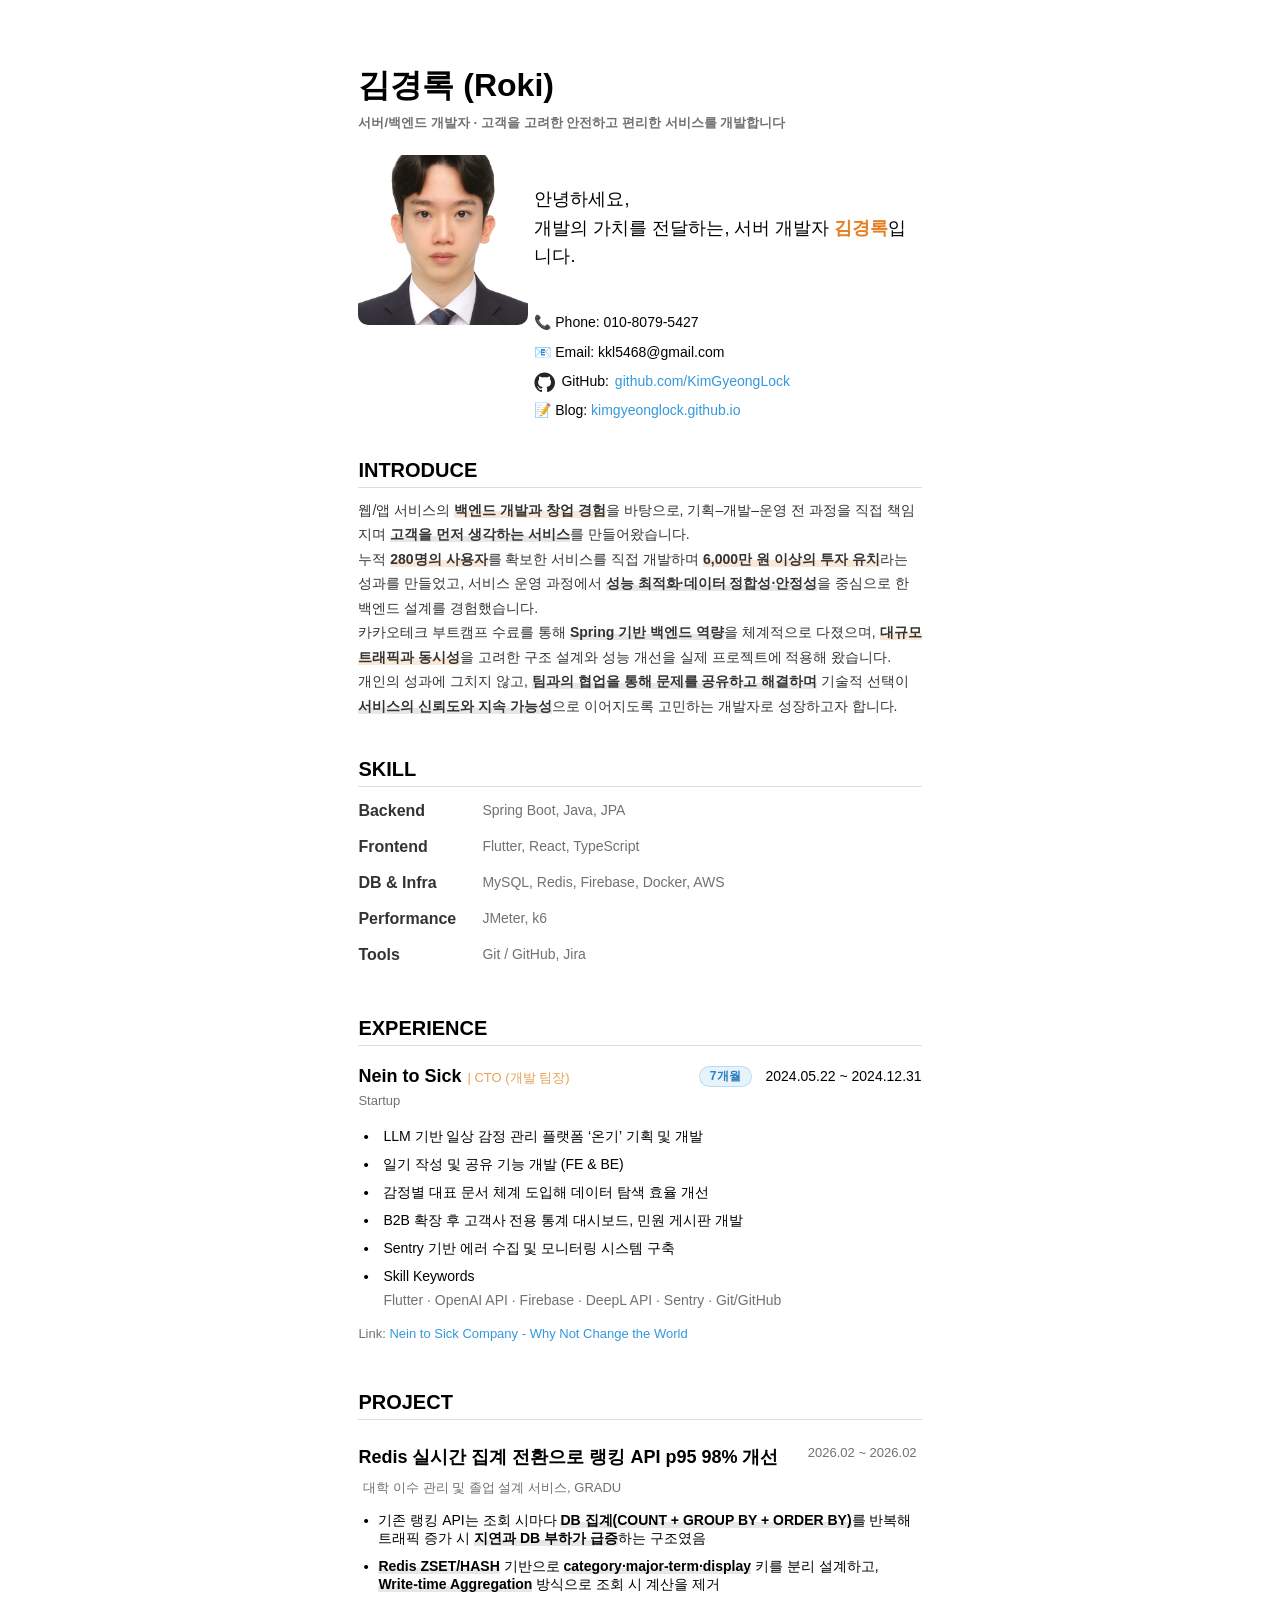
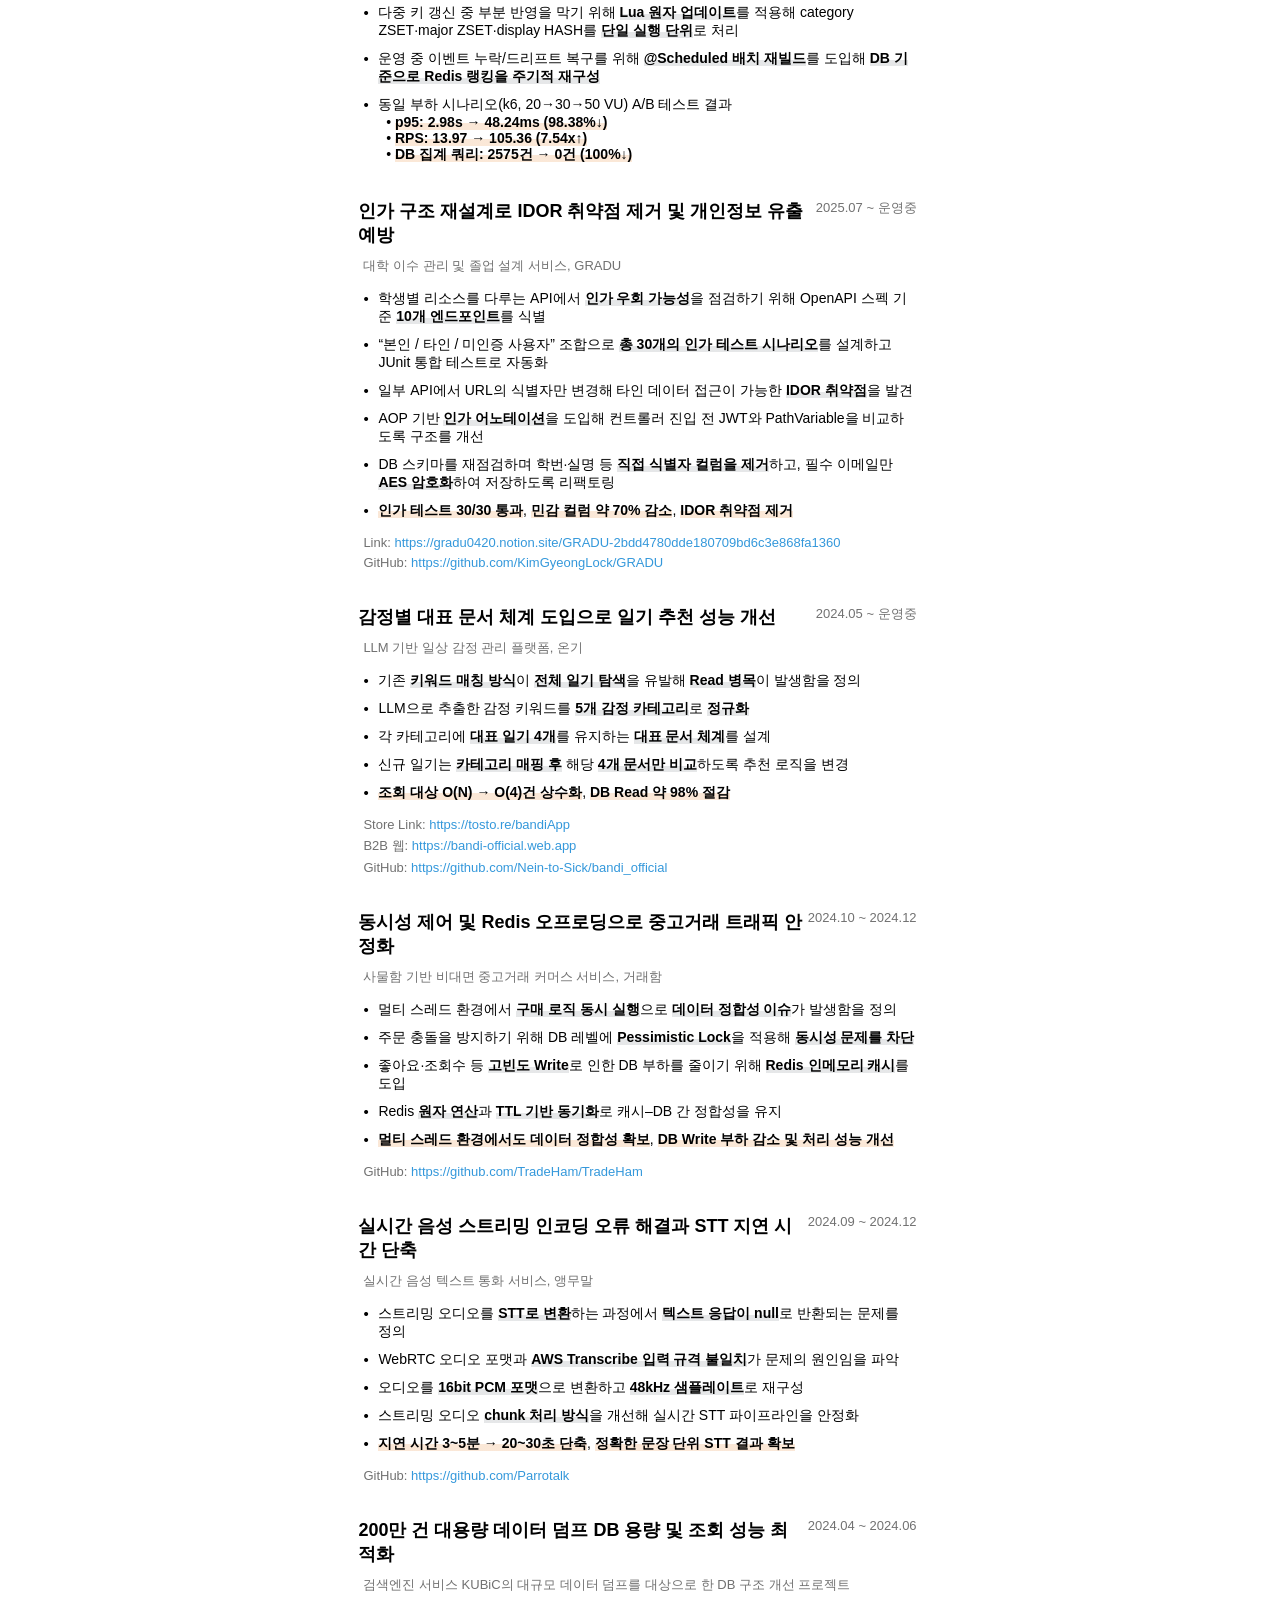
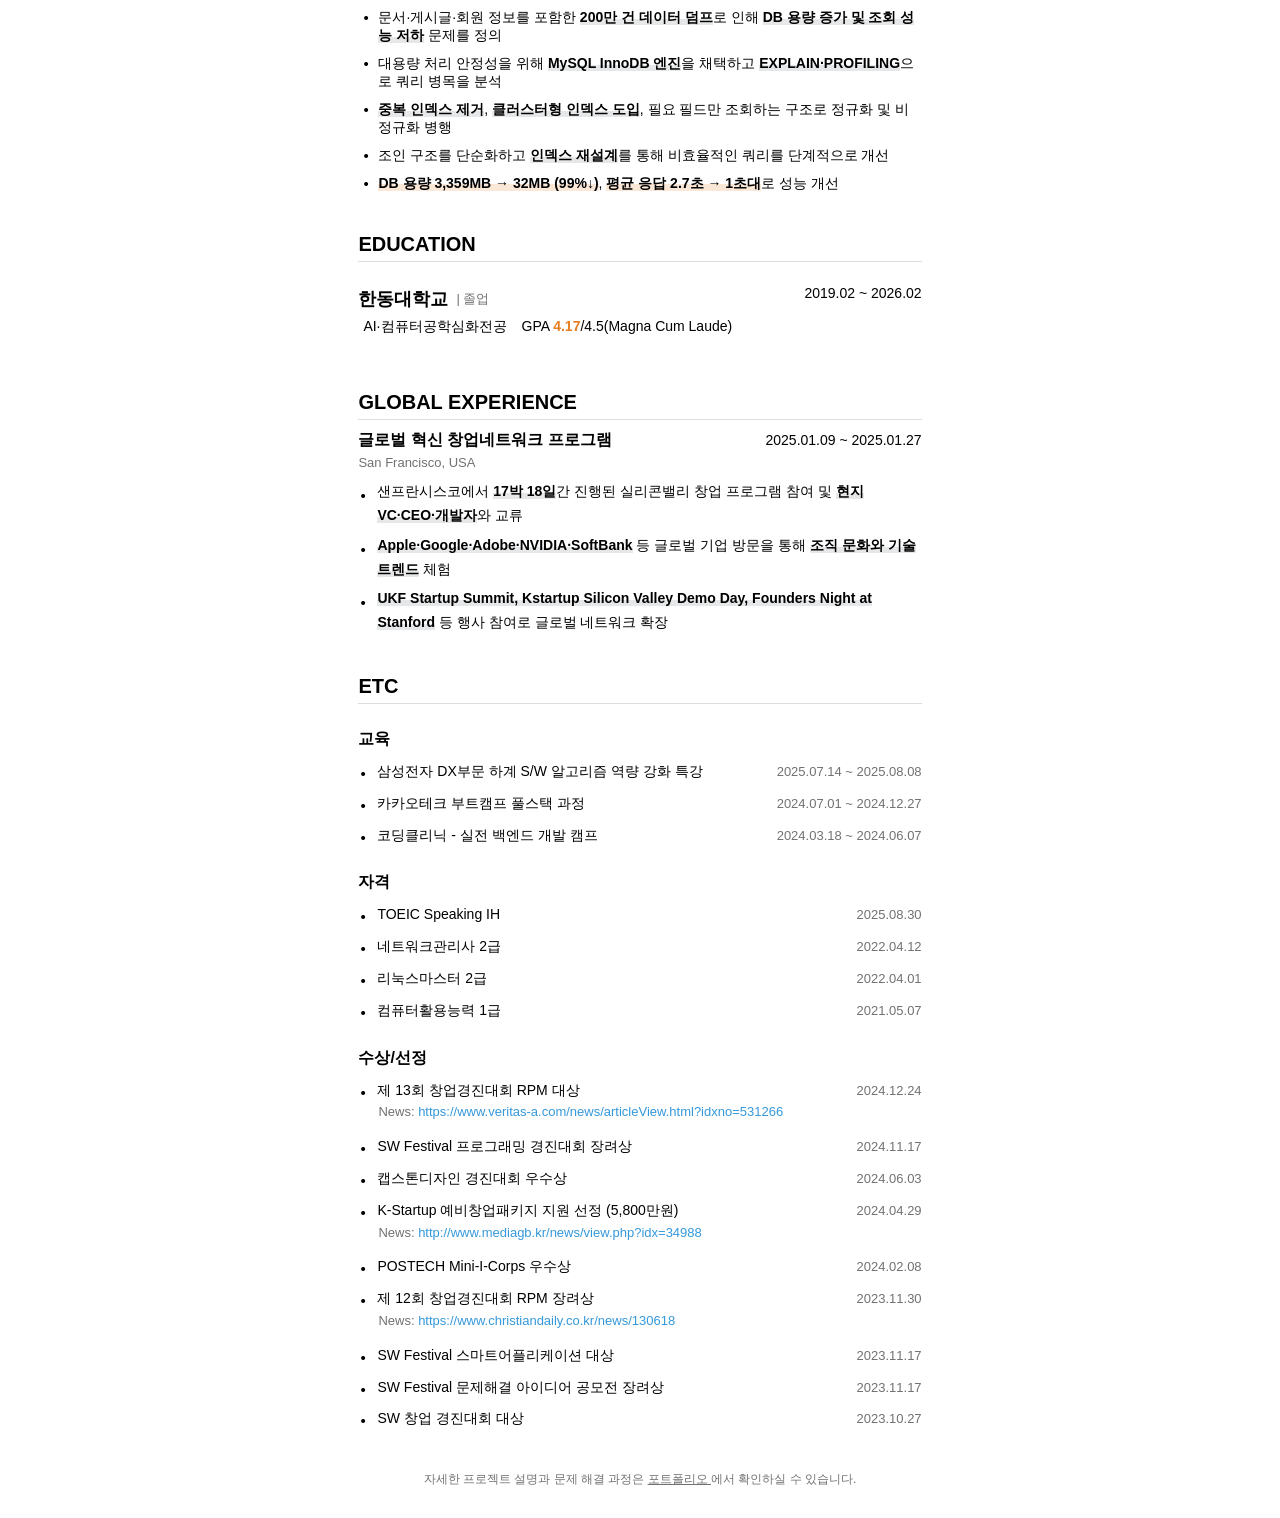
==== index.html @ 0c3fc930 "Add Magna Cum Laude title to education details" ====
<!DOCTYPE html>
<html lang="ko">

<head>
    <meta charset="utf-8" />
    <meta name="viewport" content="width=device-width, initial-scale=1" />
    <title>김경록 | 서버 개발자</title>

    <link rel="stylesheet" href="./styles/style.css" />
    <link rel="preconnect" href="https://statics.goorm.io" crossorigin="anonymous" />
    <link rel="preload" as="style" crossorigin
        href="https://statics.goorm.io/fonts/GoormSans/v1.0.0/GoormSans.min.css" />
    <link rel="stylesheet" href="https://statics.goorm.io/fonts/GoormSans/v1.0.0/GoormSans.min.css" />
</head>

<body class="goorm-sans-font">
    <div class="print-wrapper">

        <!-- ==================================================
         HEADER
    ================================================== -->
        <header>
            <div class="header-link">
                <h1>김경록 (Roki)</h1>
                <h5>서버/백엔드 개발자 · 고객을 고려한 안전하고 편리한 서비스를 개발합니다</h5>
            </div>
        </header>

        <!-- ==================================================
         PROFILE + BASIC INFO
    ================================================== -->
        <main>
            <div class="profile">
                <picture>
                    <!-- 모바일용 (720px 이하) -->
                    <source srcset="./assets/profile2.jpg" media="(max-width: 720px)" />

                    <!-- 기본(데스크톱) -->
                    <img src="./assets/profile.jpg" alt="김경록 프로필" class="profile-img" />
                </picture>
            </div>

            <div class="info">
                <p class="intro">
                    안녕하세요,<br />
                    개발의 가치를 전달하는,
                    서버 개발자 <span>김경록</span>입니다.
                </p>

                <p>📞 Phone: 010-8079-5427</p>
                <p>📧 Email: kkl5468@gmail.com</p>

                <p class="contact">
                    <img src="./assets/github.svg" alt="GitHub" class="icon" />
                    GitHub:
                    <a href="https://github.com/KimGyeongLock" target="_blank" rel="noreferrer">
                        github.com/KimGyeongLock
                    </a>
                </p>

                <p>
                    📝 Blog:
                    <a href="https://kimgyeonglock.github.io/" target="_blank" rel="noreferrer">
                        kimgyeonglock.github.io
                    </a>
                </p>
            </div>
        </main>

        <!-- ==================================================
         INTRODUCE / SUMMARY
    ================================================== -->
        <section class="summary">
            <h2>INTRODUCE</h2>

            <p class="summary-text">
                웹/앱 서비스의 <span class="em-metric">백엔드 개발과 창업 경험</span>을 바탕으로,
                기획–개발–운영 전 과정을 직접 책임지며
                <span class="em">고객을 먼저 생각하는 서비스</span>를 만들어왔습니다.<br />

                누적 <span class="em-metric">280명의 사용자</span>를 확보한 서비스를 직접 개발하며
                <span class="em-metric">6,000만 원 이상의 투자 유치</span>라는 성과를 만들었고,
                서비스 운영 과정에서
                <span class="em">성능 최적화·데이터 정합성·안정성</span>을 중심으로 한
                백엔드 설계를 경험했습니다.<br />

                카카오테크 부트캠프 수료를 통해
                <span class="em">Spring 기반 백엔드 역량</span>을 체계적으로 다졌으며,
                <span class="em-metric">대규모 트래픽과 동시성</span>을 고려한 구조 설계와 성능 개선을
                실제 프로젝트에 적용해 왔습니다.<br />

                개인의 성과에 그치지 않고,
                <span class="em">팀과의 협업을 통해 문제를 공유하고 해결하며</span>
                기술적 선택이
                <span class="em">서비스의 신뢰도와 지속 가능성</span>으로 이어지도록 고민하는
                개발자로 성장하고자 합니다.
            </p>
        </section>

        <!-- ==================================================
         SKILLS
    ================================================== -->
        <section class="skills">
            <h2>SKILL</h2>

            <div class="skill-row">
                <div class="skill-key">Backend</div>
                <div class="skill-val">Spring Boot, Java, JPA</div>
            </div>

            <div class="skill-row">
                <div class="skill-key">Frontend</div>
                <div class="skill-val">Flutter, React, TypeScript</div>
            </div>

            <div class="skill-row">
                <div class="skill-key">DB & Infra</div>
                <div class="skill-val">MySQL, Redis, Firebase, Docker, AWS</div>
            </div>

            <div class="skill-row">
                <div class="skill-key">Performance</div>
                <div class="skill-val">JMeter, k6</div>
            </div>

            <div class="skill-row">
                <div class="skill-key">Tools</div>
                <div class="skill-val">Git / GitHub, Jira</div>
            </div>
        </section>

        <!-- ==================================================
         EXPERIENCE
    ================================================== -->
        <section class="experience">
            <h2>EXPERIENCE</h2>

            <!-- ✅ project-item / project-date 패턴으로 통일 -->
            <div class="nts project-item">
                <div>
                    <div class="nts-status">
                        <h3>Nein to Sick</h3>
                        <p class="status">| CTO (개발 팀장)</p>
                    </div>
                    <p class="desc">Startup</p>
                </div>

                <!-- ✅ date -> project-date 로 변경 -->
                <p class="project-date">
                    <span class="duration-badge">7개월</span>
                    2024.05.22 ~ 2024.12.31
                </p>
            </div>

            <ul class="experience-list">
                <li>
                    <div class="contents">LLM 기반 일상 감정 관리 플랫폼 ‘온기’ 기획 및 개발</div>
                </li>
                <li>
                    <div class="contents">일기 작성 및 공유 기능 개발 (FE & BE)</div>
                </li>
                <li>
                    <div class="contents">감정별 대표 문서 체계 도입해 데이터 탐색 효율 개선</div>
                </li>
                <li>
                    <div class="contents">B2B 확장 후 고객사 전용 통계 대시보드, 민원 게시판 개발</div>
                </li>
                <li>
                    <div class="contents">Sentry 기반 에러 수집 및 모니터링 시스템 구축</div>
                </li>

                <li class="skill-keywords">
                    <div class="contents">Skill Keywords</div>
                    <div class="keywords">
                        <span class="kw">Flutter</span>
                        <span class="kw">OpenAI API</span>
                        <span class="kw">Firebase</span>
                        <span class="kw">DeepL API</span>
                        <span class="kw">Sentry</span>
                        <span class="kw">Git/GitHub</span>
                    </div>
                </li>
            </ul>
            <p class="project-link">
                Link:
                <a href="https://sehan2709-cmis.github.io/nts_web/" target="_blank" rel="noreferrer">
                    Nein to Sick Company - Why Not Change the World
                </a>
            </p>
        </section>

        <!-- ==================================================
         PROJECTS
    ================================================== -->
        <section class="projects">
            <h2>PROJECT</h2>

            <article class="project">
                <div class="project-item">
                    <h3>Redis 실시간 집계 전환으로 랭킹 API p95 98% 개선</h3>
                    <p class="project-date">2026.02 ~ 2026.02</p>
                </div>

                <p>대학 이수 관리 및 졸업 설계 서비스, GRADU</p>

                <ul class="project-details">
                    <li>
                        기존 랭킹 API는 조회 시마다
                        <span class="em">DB 집계(COUNT + GROUP BY + ORDER BY)</span>를 반복해
                        트래픽 증가 시 <span class="em">지연과 DB 부하가 급증</span>하는 구조였음
                    </li>
                    <li>
                        <span class="em">Redis ZSET/HASH</span> 기반으로
                        <span class="em">category·major-term·display</span> 키를 분리 설계하고,
                        <span class="em">Write-time Aggregation</span> 방식으로 조회 시 계산을 제거
                    </li>
                    <li>
                        다중 키 갱신 중 부분 반영을 막기 위해
                        <span class="em">Lua 원자 업데이트</span>를 적용해
                        category ZSET·major ZSET·display HASH를
                        <span class="em">단일 실행 단위</span>로 처리
                    </li>
                    <li>
                        운영 중 이벤트 누락/드리프트 복구를 위해
                        <span class="em">@Scheduled 배치 재빌드</span>를 도입해
                        <span class="em">DB 기준으로 Redis 랭킹을 주기적 재구성</span>
                    </li>
                    <li>
                        동일 부하 시나리오(k6, 20→30→50 VU) A/B 테스트 결과
                        <br>&nbsp;&nbsp;• <span class="em-metric">p95: 2.98s → 48.24ms (98.38%↓)</span>
                        <br>&nbsp;&nbsp;• <span class="em-metric">RPS: 13.97 → 105.36 (7.54x↑)</span>
                        <br>&nbsp;&nbsp;• <span class="em-metric">DB 집계 쿼리: 2575건 → 0건 (100%↓)</span>
                    </li>
                </ul>

            </article>



            <article class="project">
                <div class="project-item">
                    <h3>인가 구조 재설계로 IDOR 취약점 제거 및 개인정보 유출 예방</h3>
                    <p class="project-date">2025.07 ~ 운영중</p>
                </div>

                <p>대학 이수 관리 및 졸업 설계 서비스, GRADU</p>

                <ul class="project-details">
                    <li>
                        학생별 리소스를 다루는 API에서
                        <span class="em">인가 우회 가능성</span>을 점검하기 위해
                        OpenAPI 스펙 기준
                        <span class="em">10개 엔드포인트</span>를 식별
                    </li>

                    <li>
                        “본인 / 타인 / 미인증 사용자” 조합으로
                        <span class="em">총 30개의 인가 테스트 시나리오</span>를 설계하고
                        JUnit 통합 테스트로 자동화
                    </li>

                    <li>
                        일부 API에서
                        URL의 식별자만 변경해
                        타인 데이터 접근이 가능한
                        <span class="em">IDOR 취약점</span>을 발견
                    </li>

                    <li>
                        AOP 기반
                        <span class="em">인가 어노테이션</span>을 도입해
                        컨트롤러 진입 전
                        JWT와 PathVariable을 비교하도록 구조를 개선
                    </li>

                    <li>
                        DB 스키마를 재점검하며
                        학번·실명 등
                        <span class="em">직접 식별자 컬럼을 제거</span>하고,
                        필수 이메일만
                        <span class="em">AES 암호화</span>하여 저장하도록 리팩토링
                    </li>

                    <li>
                        <span class="em-metric">인가 테스트 30/30 통과</span>,
                        <span class="em-metric">민감 컬럼 약 70% 감소</span>,
                        <span class="em-metric">IDOR 취약점 제거</span>
                    </li>
                </ul>
                <p>
                    Link:
                    <a href="https://gradu0420.notion.site/GRADU-2bdd4780dde180709bd6c3e868fa1360" target="_blank"
                        rel="noreferrer">
                        https://gradu0420.notion.site/GRADU-2bdd4780dde180709bd6c3e868fa1360
                    </a>
                </p>
                <p>
                    GitHub:
                    <a href="https://github.com/KimGyeongLock/GRADU" target="_blank" rel="noreferrer">
                        https://github.com/KimGyeongLock/GRADU
                    </a>
                </p>
            </article>


            <article class="project">
                <div class="project-item">
                    <h3>감정별 대표 문서 체계 도입으로 일기 추천 성능 개선</h3>
                    <p class="project-date">2024.05 ~ 운영중</p>
                </div>
                <p>LLM 기반 일상 감정 관리 플랫폼, 온기</p>
                <ul class="project-details">
                    <li>
                        기존 <span class="em">키워드 매칭 방식</span>이
                        <span class="em">전체 일기 탐색</span>을 유발해
                        <span class="em">Read 병목</span>이 발생함을 정의
                    </li>

                    <li>
                        LLM으로 추출한 감정 키워드를
                        <span class="em">5개 감정 카테고리</span>로
                        <span class="em">정규화</span>
                    </li>

                    <li>
                        각 카테고리에
                        <span class="em">대표 일기 4개</span>를 유지하는
                        <span class="em">대표 문서 체계</span>를 설계
                    </li>

                    <li>
                        신규 일기는
                        <span class="em">카테고리 매핑 후</span>
                        해당 <span class="em">4개 문서만 비교</span>하도록
                        추천 로직을 변경
                    </li>

                    <li>
                        <span class="em-metric">조회 대상 O(N) → O(4)건 상수화</span>,
                        <span class="em-metric">DB Read 약 98% 절감</span>
                    </li>
                </ul>

                <p>
                    Store Link:
                    <a href="https://tosto.re/bandiApp" target="_blank" rel="noreferrer">
                        https://tosto.re/bandiApp
                    </a>
                </p>
                <p>
                    B2B 웹:
                    <a href="https://bandi-official.web.app/" target="_blank" rel="noreferrer">
                        https://bandi-official.web.app
                    </a>
                </p>
                <p>
                    GitHub:
                    <a href="https://github.com/Nein-to-Sick/bandi_official" target="_blank" rel="noreferrer">
                        https://github.com/Nein-to-Sick/bandi_official
                    </a>
                </p>
            </article>

            <article class="project">
                <div class="project-item">
                    <h3>동시성 제어 및 Redis 오프로딩으로 중고거래 트래픽 안정화</h3>
                    <p class="project-date">2024.10 ~ 2024.12</p>
                </div>

                <p>사물함 기반 비대면 중고거래 커머스 서비스, 거래함</p>

                <ul class="project-details">
                    <li>
                        멀티 스레드 환경에서
                        <span class="em">구매 로직 동시 실행</span>으로
                        <span class="em">데이터 정합성 이슈</span>가 발생함을 정의
                    </li>

                    <li>
                        주문 충돌을 방지하기 위해
                        DB 레벨에
                        <span class="em">Pessimistic Lock</span>을 적용해
                        <span class="em">동시성 문제를 차단</span>
                    </li>

                    <li>
                        좋아요·조회수 등
                        <span class="em">고빈도 Write</span>로 인한
                        DB 부하를 줄이기 위해
                        <span class="em">Redis 인메모리 캐시</span>를 도입
                    </li>

                    <li>
                        Redis
                        <span class="em">원자 연산</span>과
                        <span class="em">TTL 기반 동기화</span>로
                        캐시–DB 간 정합성을 유지
                    </li>

                    <li>
                        <span class="em-metric">멀티 스레드 환경에서도 데이터 정합성 확보</span>,
                        <span class="em-metric">DB Write 부하 감소 및 처리 성능 개선</span>
                    </li>
                </ul>

                <p class="project-link">
                    GitHub:
                    <a href="https://github.com/TradeHam/TradeHam" target="_blank" rel="noreferrer">
                        https://github.com/TradeHam/TradeHam
                    </a>
                </p>
            </article>

            <article class="project">
                <div class="project-item">
                    <h3>실시간 음성 스트리밍 인코딩 오류 해결과 STT 지연 시간 단축</h3>
                    <p class="project-date">2024.09 ~ 2024.12</p>
                </div>

                <p>실시간 음성 텍스트 통화 서비스, 앵무말</p>

                <ul class="project-details">
                    <li>
                        스트리밍 오디오를
                        <span class="em">STT로 변환</span>하는 과정에서
                        <span class="em">텍스트 응답이 null</span>로 반환되는 문제를 정의
                    </li>

                    <li>
                        WebRTC 오디오 포맷과
                        <span class="em">AWS Transcribe 입력 규격 불일치</span>가
                        문제의 원인임을 파악
                    </li>

                    <li>
                        오디오를
                        <span class="em">16bit PCM 포맷</span>으로 변환하고
                        <span class="em">48kHz 샘플레이트</span>로 재구성
                    </li>

                    <li>
                        스트리밍 오디오
                        <span class="em">chunk 처리 방식</span>을 개선해
                        실시간 STT 파이프라인을 안정화
                    </li>

                    <li>
                        <span class="em-metric">지연 시간 3~5분 → 20~30초 단축</span>,
                        <span class="em-metric">정확한 문장 단위 STT 결과 확보</span>
                    </li>
                </ul>

                <p class="project-link">
                    GitHub:
                    <a href="https://github.com/Parrotalk" target="_blank" rel="noreferrer">
                        https://github.com/Parrotalk
                    </a>
                </p>
            </article>

            <article class="project">
                <div class="project-item">
                    <h3>200만 건 대용량 데이터 덤프 DB 용량 및 조회 성능 최적화</h3>
                    <p class="project-date">2024.04 ~ 2024.06</p>
                </div>

                <p>검색엔진 서비스 KUBiC의 대규모 데이터 덤프를 대상으로 한 DB 구조 개선 프로젝트</p>

                <ul class="project-details">
                    <li>
                        문서·게시글·회원 정보를 포함한
                        <span class="em">200만 건 데이터 덤프</span>로 인해
                        <span class="em">DB 용량 증가 및 조회 성능 저하</span> 문제를 정의
                    </li>

                    <li>
                        대용량 처리 안정성을 위해
                        <span class="em">MySQL InnoDB 엔진</span>을 채택하고
                        <span class="em">EXPLAIN·PROFILING</span>으로 쿼리 병목을 분석
                    </li>

                    <li>
                        <span class="em">중복 인덱스 제거</span>,
                        <span class="em">클러스터형 인덱스 도입</span>,
                        필요 필드만 조회하는 구조로 정규화 및 비정규화 병행
                    </li>

                    <li>
                        조인 구조를 단순화하고
                        <span class="em">인덱스 재설계</span>를 통해
                        비효율적인 쿼리를 단계적으로 개선
                    </li>

                    <li>
                        <span class="em-metric">DB 용량 3,359MB → 32MB (99%↓)</span>,
                        <span class="em-metric">평균 응답 2.7초 → 1초대</span>로 성능 개선
                    </li>
                </ul>
            </article>

        </section>

        <!-- ==================================================
         EDUCATION
    ================================================== -->
        <section class="education">
            <h2>EDUCATION</h2>

            <div class="edu-item second-item">
                <div>
                    <div class="edu-status">
                        <h3>한동대학교</h3>
                        <p class="status">| 졸업</p>
                    </div>
                    <div class="edu-detail">
                        <p class="major">AI·컴퓨터공학심화전공</p>
                        <p class="gpa">GPA <span>4.17</span>/4.5</p>
                        <p class="title"> <span>(Magna Cum Laude)</span> </p>
                    </div>
                </div>
                <p class="date">2019.02 ~ 2026.02</p>
            </div>
        </section>

        <!-- ==================================================
  GLOBAL EXPERIENCE
================================================== -->
        <section class="global">
            <h2>GLOBAL EXPERIENCE</h2>

            <div class="global-item">
                <div class="global-title">
                    <h3>글로벌 혁신 창업네트워크 프로그램</h3>
                    <p class="global-loc">San Francisco, USA</p>
                </div>

                <p class="global-date">
                    2025.01.09 ~ 2025.01.27
                </p>
            </div>

            <ul class="global-list">
                <li>
                    <div class="contents">
                        샌프란시스코에서 <span class="em">17박 18일</span>간 진행된
                        실리콘밸리 창업 프로그램 참여 및
                        <span class="em">현지 VC·CEO·개발자</span>와 교류
                    </div>
                </li>

                <li>
                    <div class="contents">
                        <span class="em">Apple·Google·Adobe·NVIDIA·SoftBank</span> 등
                        글로벌 기업 방문을 통해
                        <span class="em">조직 문화와 기술 트렌드</span> 체험
                    </div>
                </li>

                <li>
                    <div class="contents">
                        <span class="em">UKF Startup Summit,
                            Kstartup Silicon Valley Demo Day,
                            Founders Night at Stanford</span> 등 행사 참여로
                        글로벌 네트워크 확장
                    </div>
                </li>
            </ul>

        </section>


        <!-- ==================================================
         EXTRAS
    ================================================== -->
        <section class="extras">
            <h2>ETC</h2>

            <!-- 교육 -->
            <div class="extra-block">
                <h3>교육</h3>
                <ul class="extra-list">
                    <li>
                        <span class="title">삼성전자 DX부문 하계 S/W 알고리즘 역량 강화 특강</span>
                        <span class="date">2025.07.14 ~ 2025.08.08</span>
                    </li>
                    <li>
                        <span class="title">카카오테크 부트캠프 풀스택 과정</span>
                        <span class="date">2024.07.01 ~ 2024.12.27</span>
                    </li>
                    <li>
                        <span class="title">코딩클리닉 - 실전 백엔드 개발 캠프</span>
                        <span class="date">2024.03.18 ~ 2024.06.07</span>
                    </li>


                </ul>
            </div>

            <!-- 자격 -->
            <div class="extra-block">
                <h3>자격</h3>
                <ul class="extra-list">
                    <li>
                        <span class="title">TOEIC Speaking IH</span>
                        <span class="date">2025.08.30</span>
                    </li>
                    <li>
                        <span class="title">네트워크관리사 2급</span>
                        <span class="date">2022.04.12</span>
                    </li>
                    <li>
                        <span class="title">리눅스마스터 2급</span>
                        <span class="date">2022.04.01</span>
                    </li>
                    <li>
                        <span class="title">컴퓨터활용능력 1급</span>
                        <span class="date">2021.05.07</span>
                    </li>
                </ul>
            </div>

            <!-- 수상 / 선정 -->
            <div class="extra-block">
                <h3>수상/선정</h3>

                <ul class="extra-list">
                    <li>
                        <span class="title">제 13회 창업경진대회 RPM 대상</span>
                        <span class="date">2024.12.24</span>
                    </li>
                    <li class="extra-sub">
                        <span class="label">News:</span>
                        <a href="https://www.veritas-a.com/news/articleView.html?idxno=531266" target="_blank"
                            rel="noreferrer">
                            https://www.veritas-a.com/news/articleView.html?idxno=531266
                        </a>
                    </li>

                    <li>
                        <span class="title">SW Festival 프로그래밍 경진대회 장려상</span>
                        <span class="date">2024.11.17</span>
                    </li>

                    <li>
                        <span class="title">캡스톤디자인 경진대회 우수상</span>
                        <span class="date">2024.06.03</span>
                    </li>

                    <li>
                        <span class="title">K-Startup 예비창업패키지 지원 선정 (5,800만원)</span>
                        <span class="date">2024.04.29</span>
                    </li>
                    <li class="extra-sub">
                        <span class="label">News:</span>
                        <a href="http://www.mediagb.kr/news/view.php?idx=34988" target="_blank" rel="noreferrer">
                            http://www.mediagb.kr/news/view.php?idx=34988
                        </a>
                    </li>

                    <li>
                        <span class="title">POSTECH Mini-I-Corps 우수상</span>
                        <span class="date">2024.02.08</span>
                    </li>

                    <li>
                        <span class="title">제 12회 창업경진대회 RPM 장려상</span>
                        <span class="date">2023.11.30</span>
                    </li>
                    <li class="extra-sub">
                        <span class="label">News:</span>
                        <a href="https://www.christiandaily.co.kr/news/130618" target="_blank" rel="noreferrer">
                            https://www.christiandaily.co.kr/news/130618
                        </a>
                    </li>

                    <li>
                        <span class="title">SW Festival 스마트어플리케이션 대상</span>
                        <span class="date">2023.11.17</span>
                    </li>

                    <li>
                        <span class="title">SW Festival 문제해결 아이디어 공모전 장려상</span>
                        <span class="date">2023.11.17</span>
                    </li>

                    <li>
                        <span class="title">SW 창업 경진대회 대상</span>
                        <span class="date">2023.10.27</span>
                    </li>
                </ul>
            </div>
        </section>


        <footer class="print-note">
            자세한 프로젝트 설명과 문제 해결 과정은
            <a href="./assets/portfolio.pdf" target="_blank" rel="noopener noreferrer">
                포트폴리오
            </a>
            에서 확인하실 수 있습니다.
        </footer>


    </div>
</body>

</html>
---- styles/style.css ----
@import url("https://statics.goorm.io/fonts/GoormSans/v1.0.0/GoormSans.min.css");

/* base */
@import url("./base/reset.css");
@import url("./base/typography.css");
@import url("./base/layout.css");

/* components */
@import url("./components/header.css");
@import url("./components/contact.css");
@import url("./components/badges.css");
@import url("./components/keywords.css");
@import url("./components/list.css");

/* sections */
@import url("./sections/summary.css");
@import url("./sections/skills.css");
@import url("./sections/experience.css");
@import url("./sections/projects.css");
@import url("./sections/education.css");
@import url("./sections/extras.css");
@import url("./sections/global.css");

/* utils */
@import url("./utils/responsive.css");
@import url("./utils/print.css");
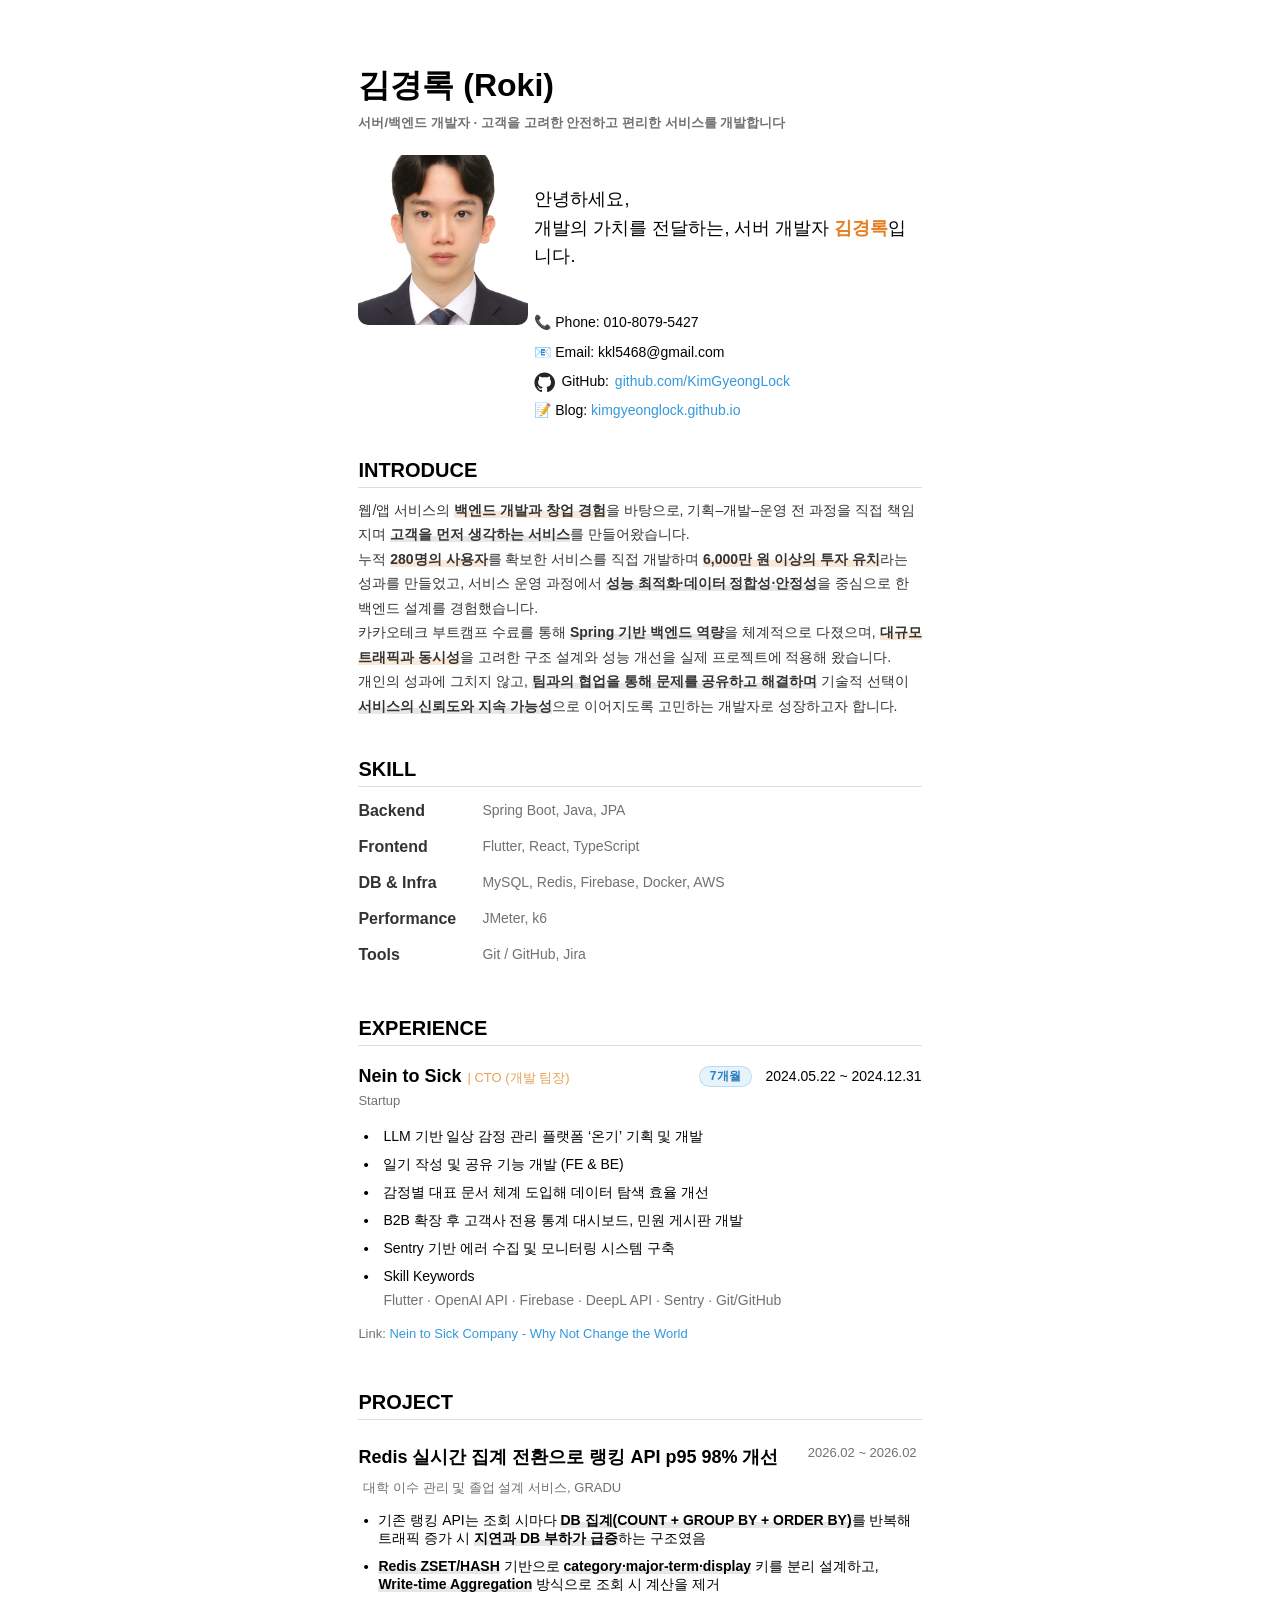
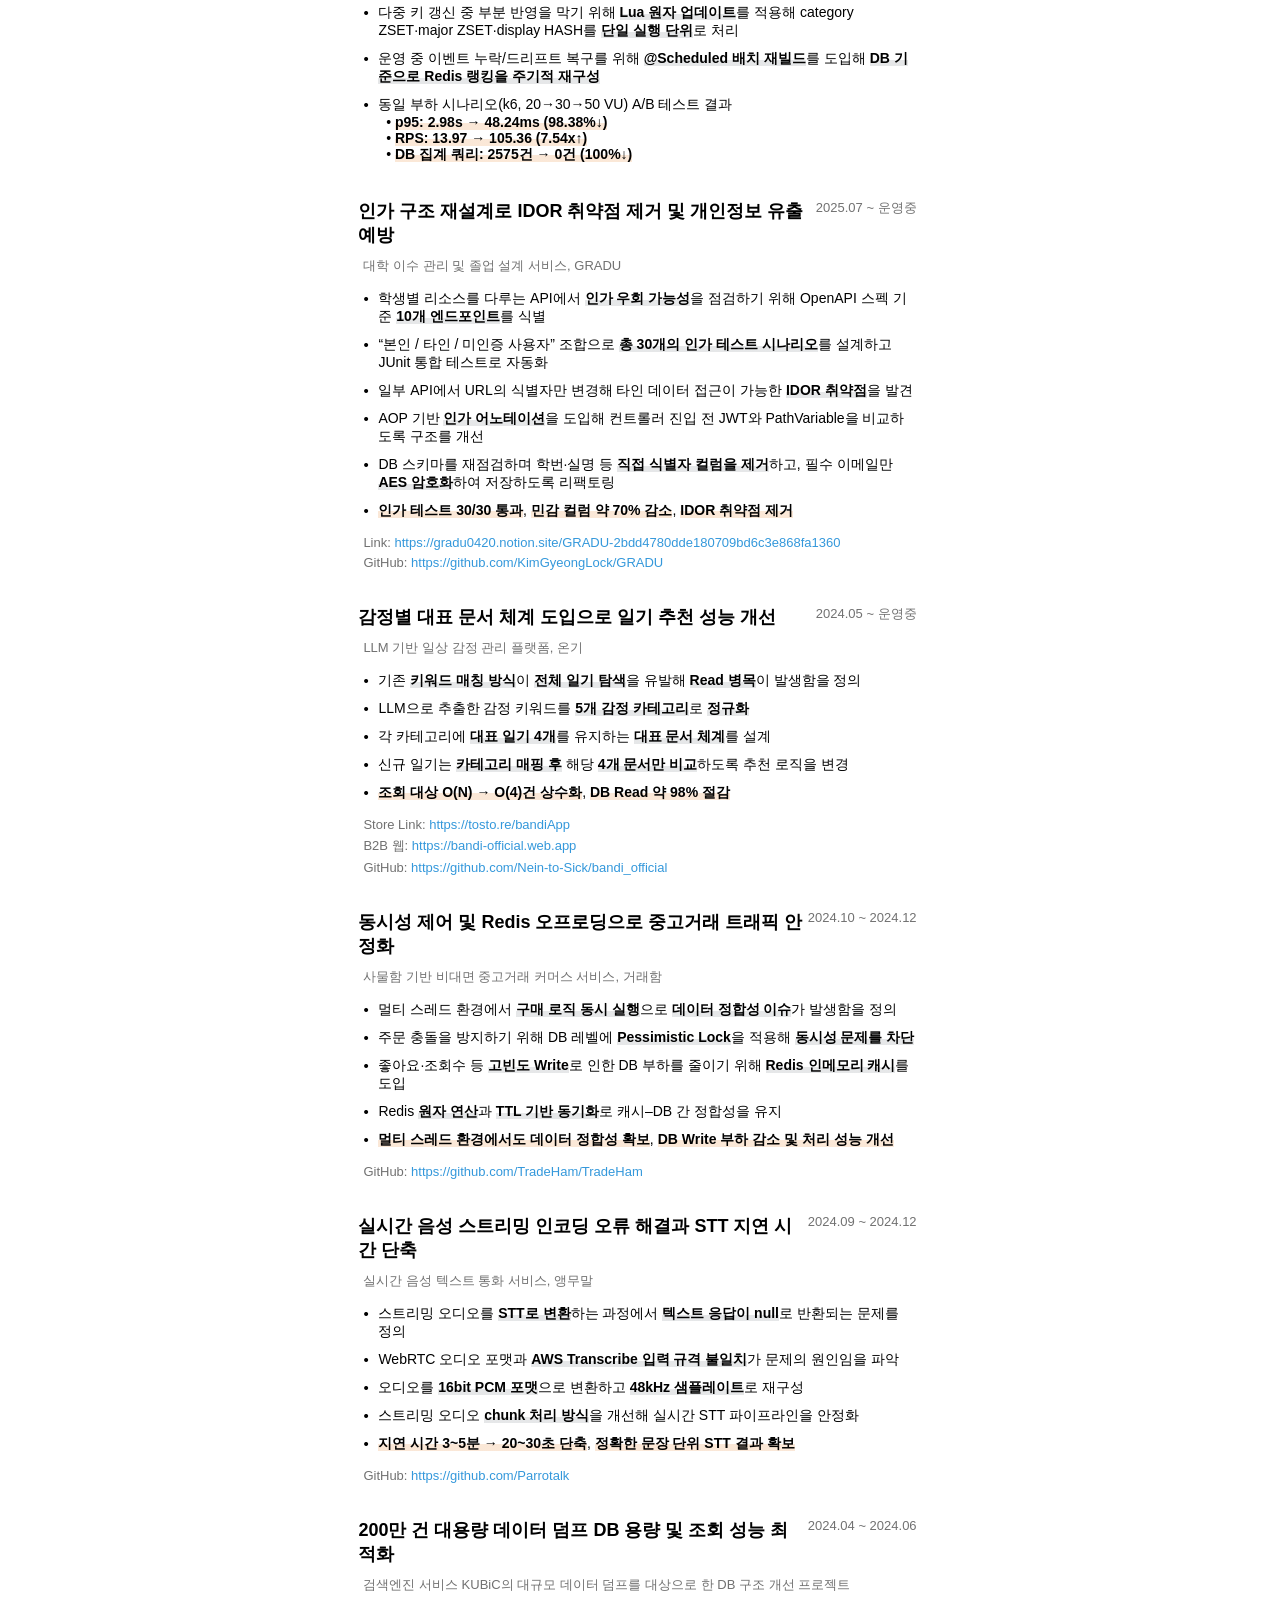
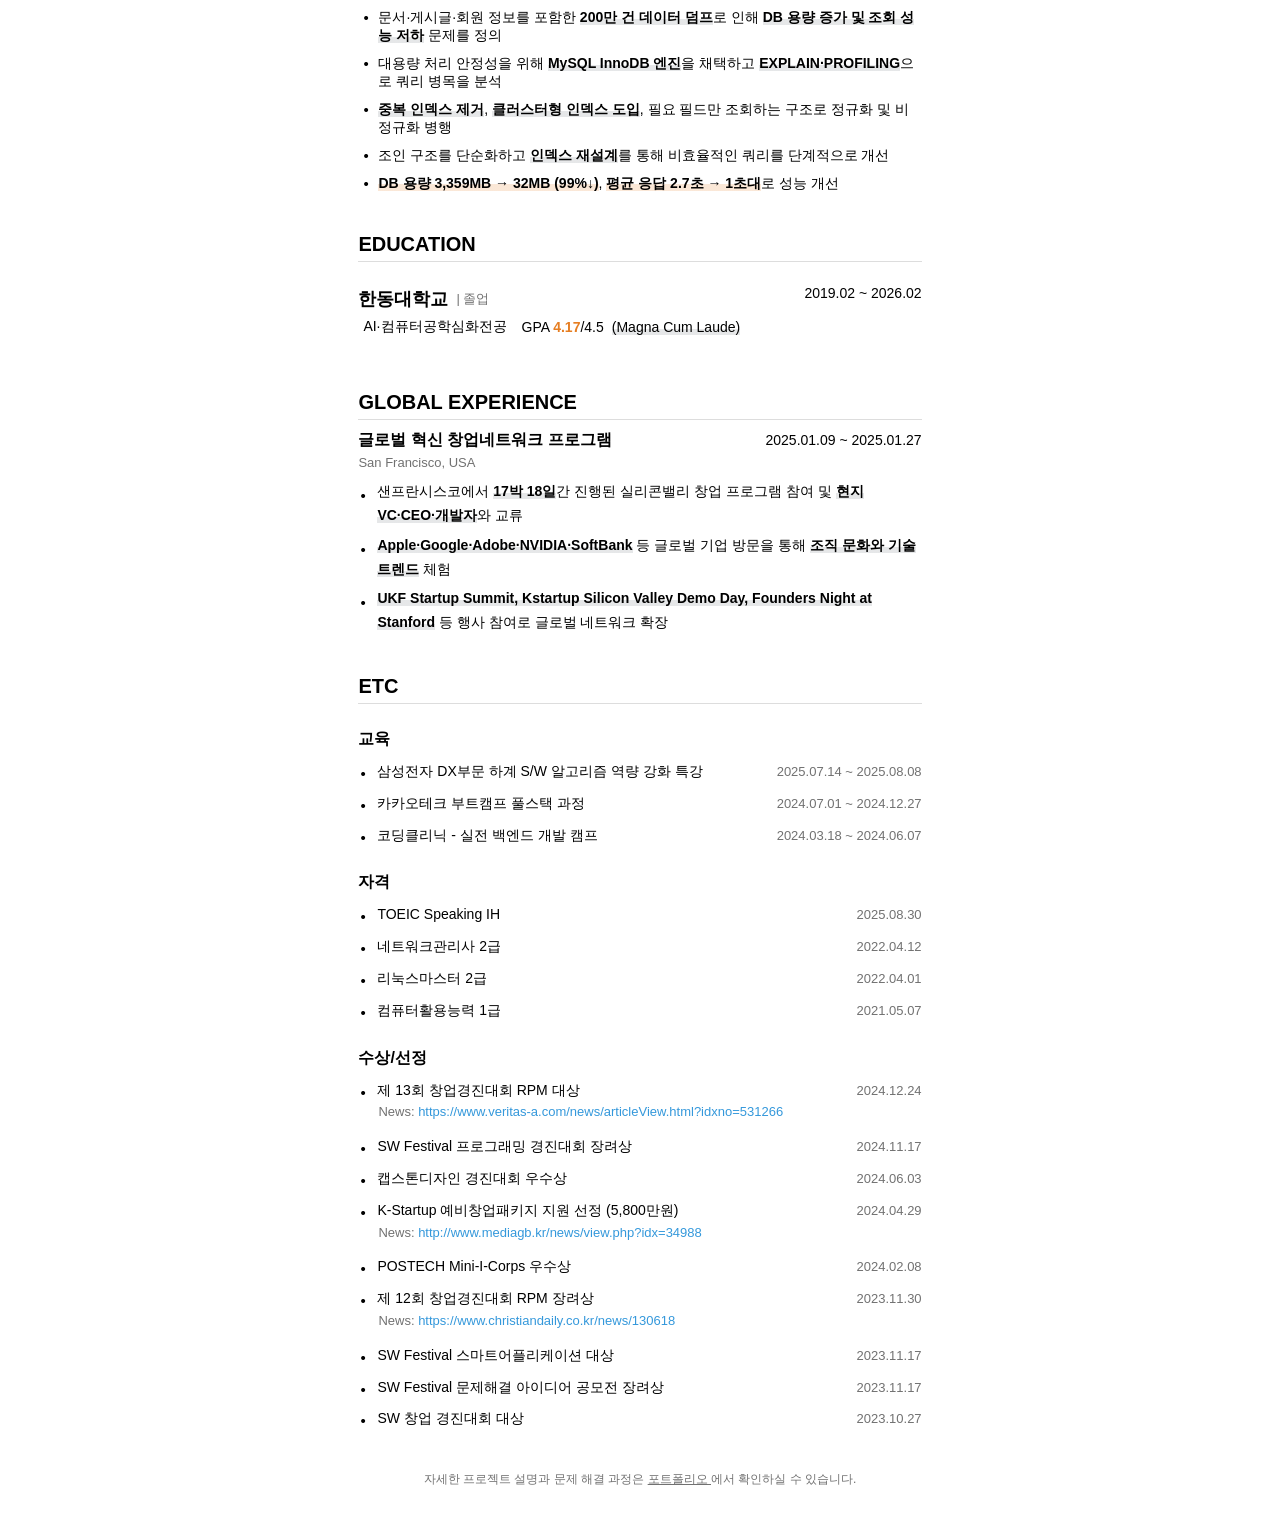
==== commit c22e29db: "Adjust Magna Cum Laude styling" ====
--- a/index.html
+++ b/index.html
@@ -515,7 +515,7 @@
                     <div class="edu-detail">
                         <p class="major">AI·컴퓨터공학심화전공</p>
                         <p class="gpa">GPA <span>4.17</span>/4.5</p>
-                        <p class="title"> <span>(Magna Cum Laude)</span> </p>
+                        <p class="title honor-title"><span class="em honor-text">(Magna Cum Laude)</span></p>
                     </div>
                 </div>
                 <p class="date">2019.02 ~ 2026.02</p>
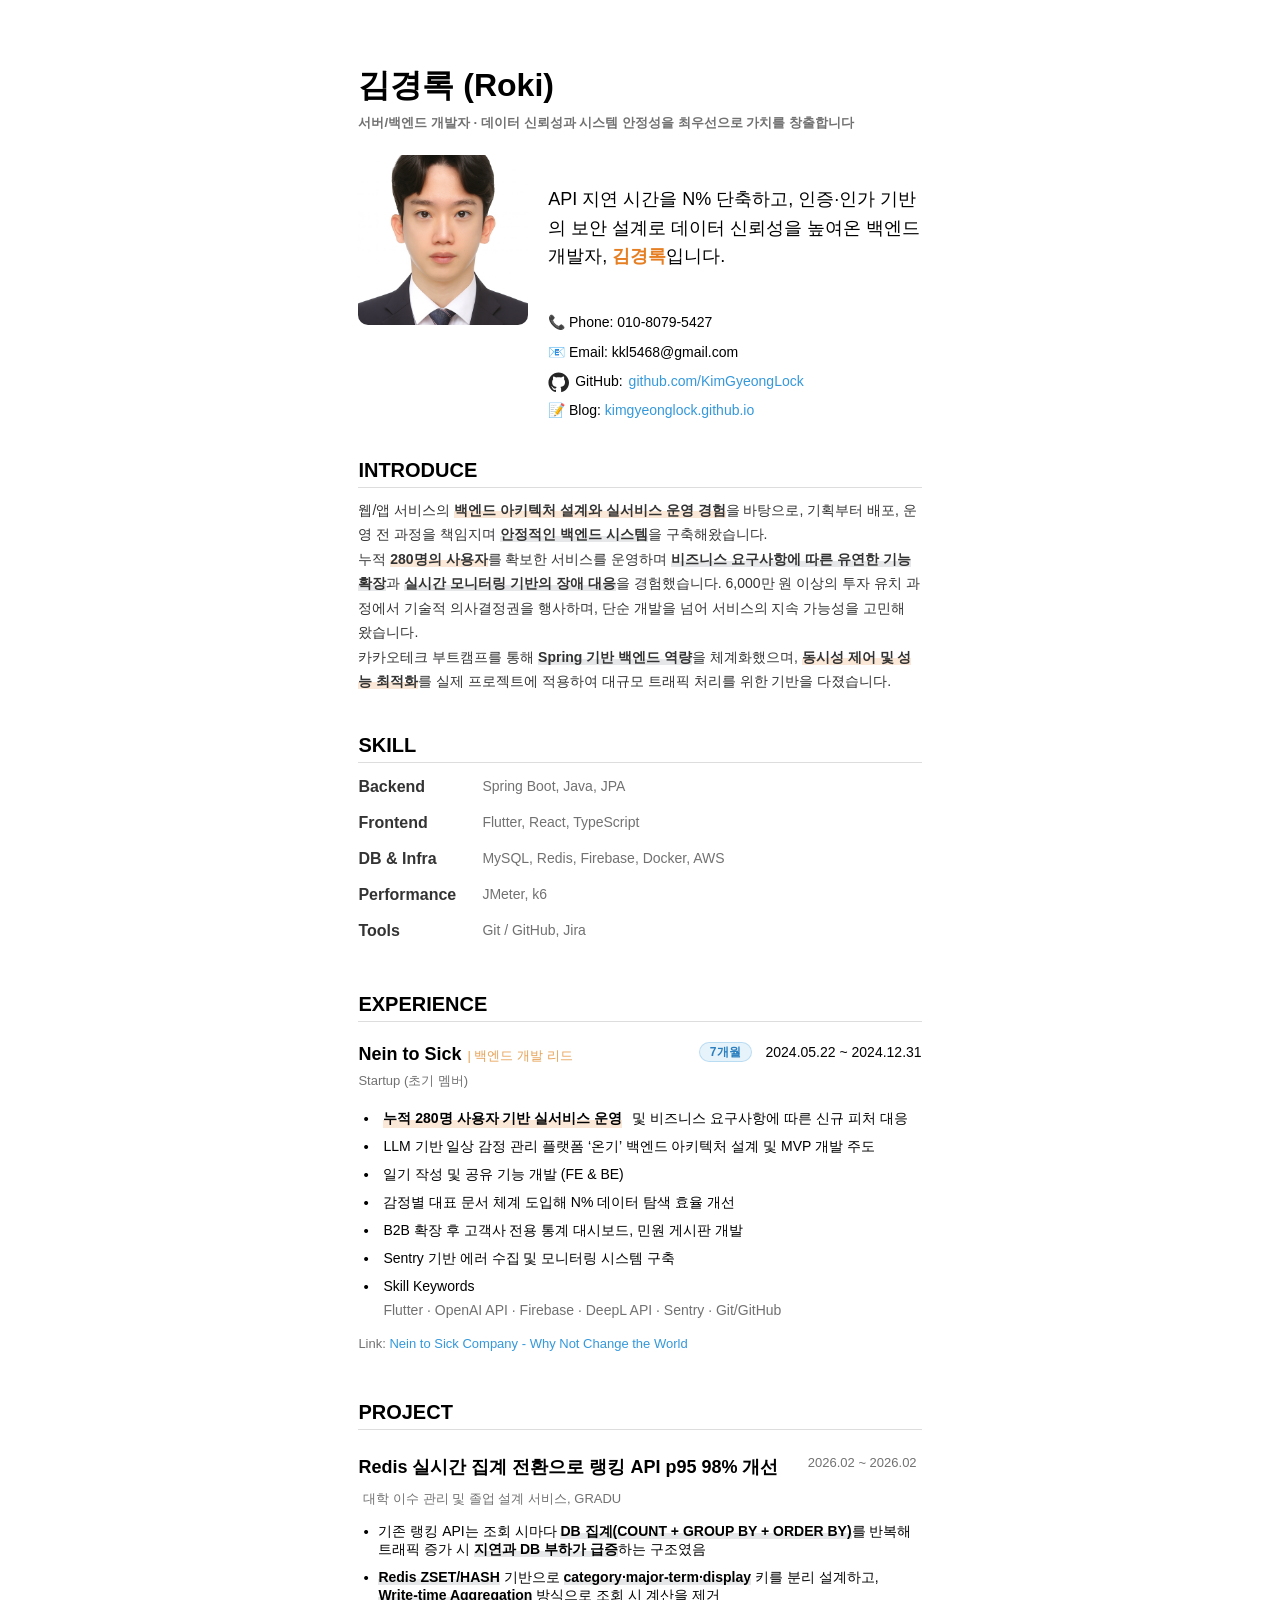
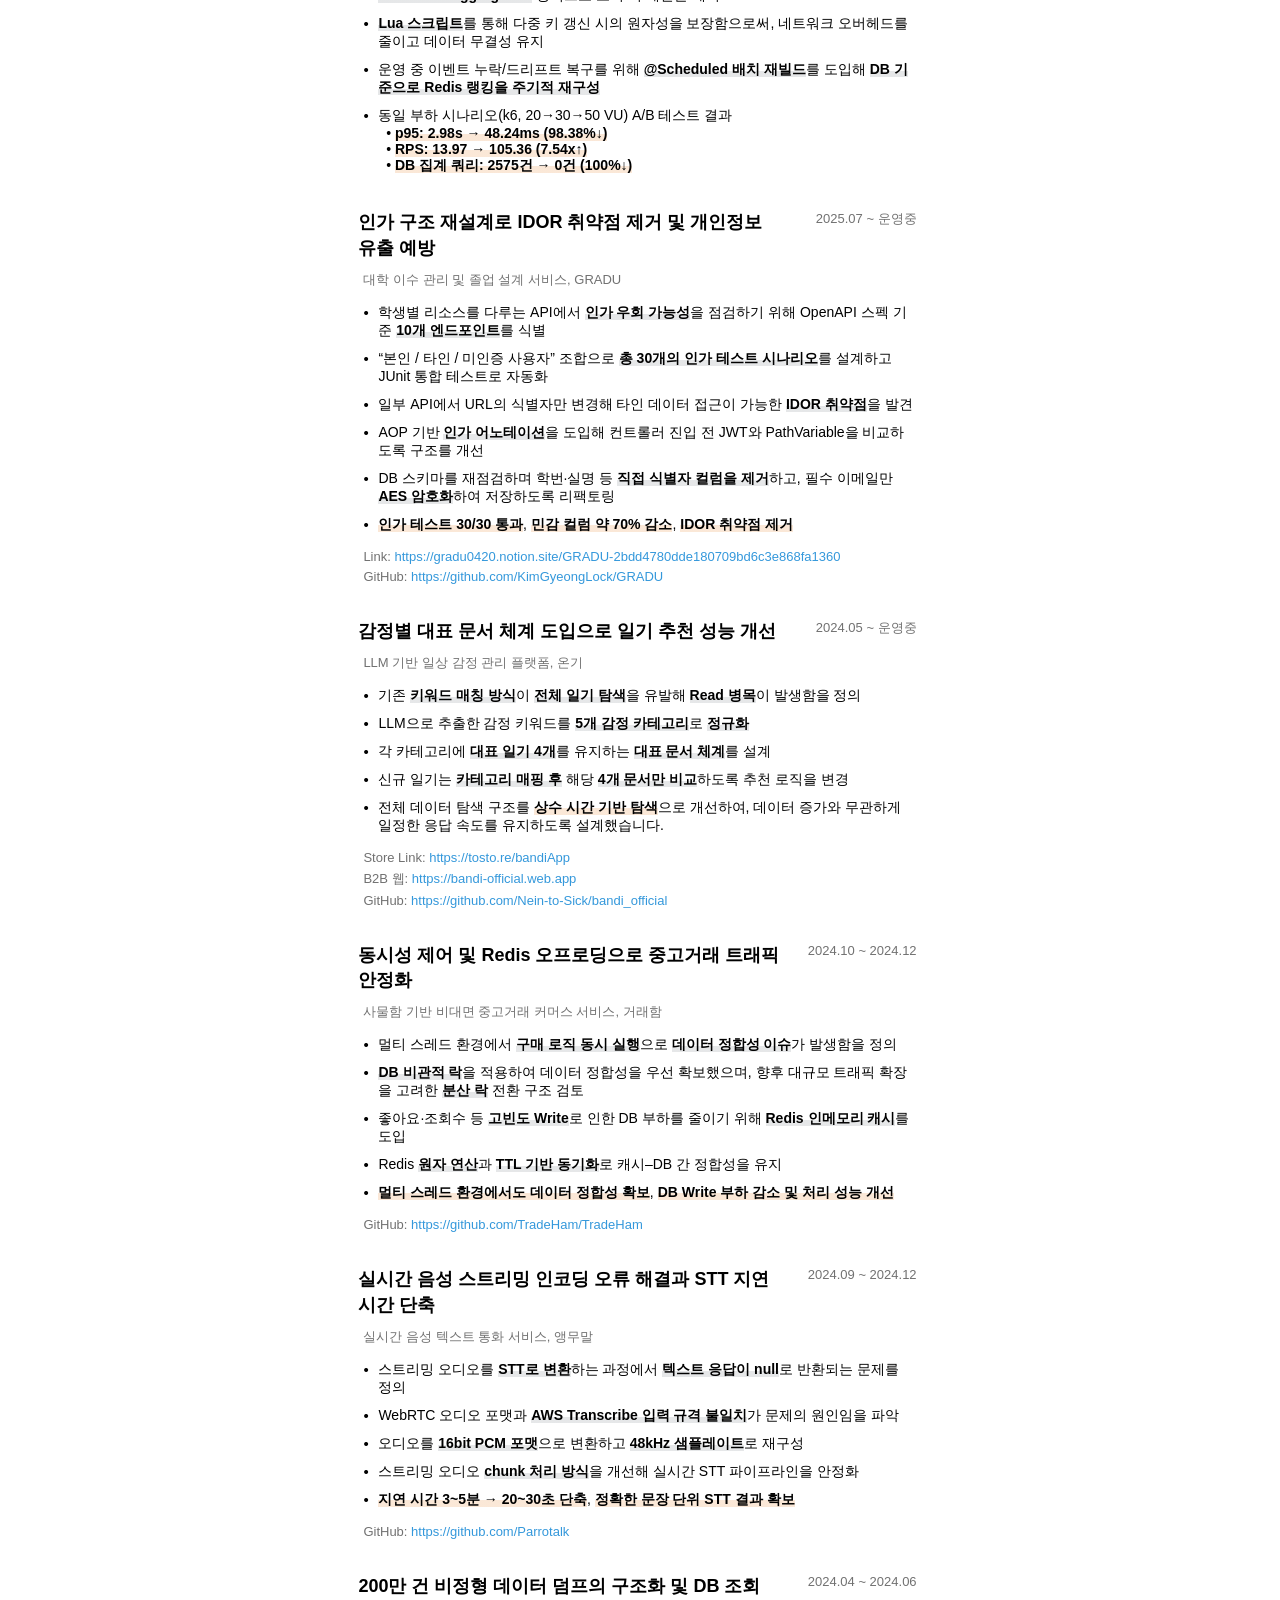
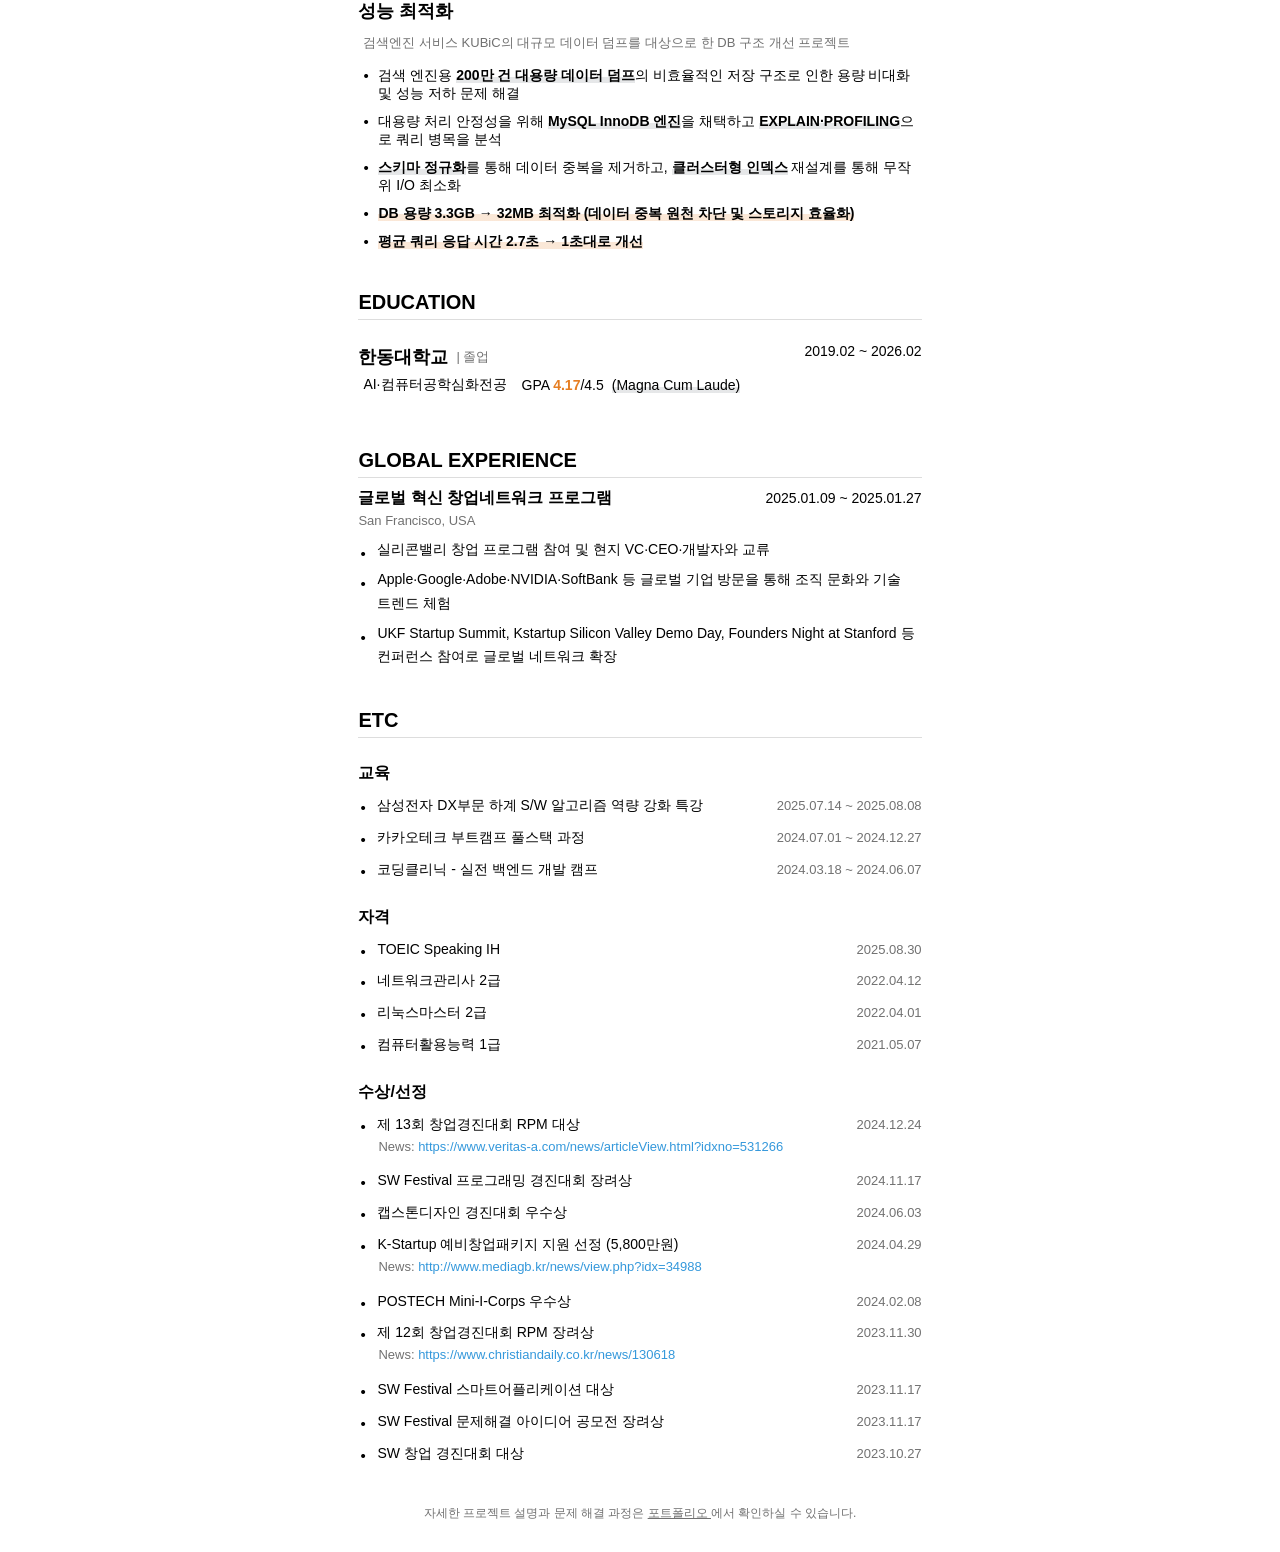
==== commit 102c4b87: "이력서 수정" ====
--- a/index.html
+++ b/index.html
@@ -22,7 +22,7 @@
         <header>
             <div class="header-link">
                 <h1>김경록 (Roki)</h1>
-                <h5>서버/백엔드 개발자 · 고객을 고려한 안전하고 편리한 서비스를 개발합니다</h5>
+                <h5>서버/백엔드 개발자 · 데이터 신뢰성과 시스템 안정성을 최우선으로 가치를 창출합니다</h5>
             </div>
         </header>
 
@@ -42,9 +42,7 @@
 
             <div class="info">
                 <p class="intro">
-                    안녕하세요,<br />
-                    개발의 가치를 전달하는,
-                    서버 개발자 <span>김경록</span>입니다.
+                    API 지연 시간을 N% 단축하고, 인증·인가 기반의 보안 설계로 데이터 신뢰성을 높여온 백엔드 개발자, <span>김경록</span>입니다.
                 </p>
 
                 <p>📞 Phone: 010-8079-5427</p>
@@ -74,26 +72,16 @@
             <h2>INTRODUCE</h2>
 
             <p class="summary-text">
-                웹/앱 서비스의 <span class="em-metric">백엔드 개발과 창업 경험</span>을 바탕으로,
-                기획–개발–운영 전 과정을 직접 책임지며
-                <span class="em">고객을 먼저 생각하는 서비스</span>를 만들어왔습니다.<br />
-
-                누적 <span class="em-metric">280명의 사용자</span>를 확보한 서비스를 직접 개발하며
-                <span class="em-metric">6,000만 원 이상의 투자 유치</span>라는 성과를 만들었고,
-                서비스 운영 과정에서
-                <span class="em">성능 최적화·데이터 정합성·안정성</span>을 중심으로 한
-                백엔드 설계를 경험했습니다.<br />
-
-                카카오테크 부트캠프 수료를 통해
-                <span class="em">Spring 기반 백엔드 역량</span>을 체계적으로 다졌으며,
-                <span class="em-metric">대규모 트래픽과 동시성</span>을 고려한 구조 설계와 성능 개선을
-                실제 프로젝트에 적용해 왔습니다.<br />
-
-                개인의 성과에 그치지 않고,
-                <span class="em">팀과의 협업을 통해 문제를 공유하고 해결하며</span>
-                기술적 선택이
-                <span class="em">서비스의 신뢰도와 지속 가능성</span>으로 이어지도록 고민하는
-                개발자로 성장하고자 합니다.
+                웹/앱 서비스의 <span class="em-metric">백엔드 아키텍처 설계와 실서비스 운영 경험</span>을 바탕으로,
+                기획부터 배포, 운영 전 과정을 책임지며 <span class="em">안정적인 백엔드 시스템</span>을 구축해왔습니다.<br />
+
+                누적 <span class="em-metric">280명의 사용자</span>를 확보한 서비스를 운영하며 <span class="em">비즈니스 요구사항에 따른 유연한 기능
+                    확장</span>과
+                <span class="em">실시간 모니터링 기반의 장애 대응</span>을 경험했습니다. 6,000만 원 이상의 투자 유치 과정에서 기술적 의사결정권을 행사하며,
+                단순 개발을 넘어 서비스의 지속 가능성을 고민해 왔습니다.<br />
+
+                카카오테크 부트캠프를 통해 <span class="em">Spring 기반 백엔드 역량</span>을 체계화했으며,
+                <span class="em-metric">동시성 제어 및 성능 최적화</span>를 실제 프로젝트에 적용하여 대규모 트래픽 처리를 위한 기반을 다졌습니다.
             </p>
         </section>
 
@@ -140,9 +128,9 @@
                 <div>
                     <div class="nts-status">
                         <h3>Nein to Sick</h3>
-                        <p class="status">| CTO (개발 팀장)</p>
-                    </div>
-                    <p class="desc">Startup</p>
+                        <p class="status">| 백엔드 개발 리드</p>
+                    </div>
+                    <p class="desc">Startup (초기 멤버)</p>
                 </div>
 
                 <!-- ✅ date -> project-date 로 변경 -->
@@ -154,13 +142,17 @@
 
             <ul class="experience-list">
                 <li>
-                    <div class="contents">LLM 기반 일상 감정 관리 플랫폼 ‘온기’ 기획 및 개발</div>
+                    <div class="contents"><span class="em-metric">누적 280명 사용자 기반 실서비스 운영</span>및 비즈니스 요구사항에 따른 신규 피처 대응
+                    </div>
+                </li>
+                <li>
+                    <div class="contents">LLM 기반 일상 감정 관리 플랫폼 ‘온기’ 백엔드 아키텍처 설계 및 MVP 개발 주도</div>
                 </li>
                 <li>
                     <div class="contents">일기 작성 및 공유 기능 개발 (FE & BE)</div>
                 </li>
                 <li>
-                    <div class="contents">감정별 대표 문서 체계 도입해 데이터 탐색 효율 개선</div>
+                    <div class="contents">감정별 대표 문서 체계 도입해 N% 데이터 탐색 효율 개선</div>
                 </li>
                 <li>
                     <div class="contents">B2B 확장 후 고객사 전용 통계 대시보드, 민원 게시판 개발</div>
@@ -215,10 +207,8 @@
                         <span class="em">Write-time Aggregation</span> 방식으로 조회 시 계산을 제거
                     </li>
                     <li>
-                        다중 키 갱신 중 부분 반영을 막기 위해
-                        <span class="em">Lua 원자 업데이트</span>를 적용해
-                        category ZSET·major ZSET·display HASH를
-                        <span class="em">단일 실행 단위</span>로 처리
+                        <span class="em">Lua 스크립트</span>를 통해 다중 키 갱신 시의 원자성을 보장함으로써, 네트워크 오버헤드를 줄이고 데이터 무결성 유지
+
                     </li>
                     <li>
                         운영 중 이벤트 누락/드리프트 복구를 위해
@@ -336,8 +326,7 @@
                     </li>
 
                     <li>
-                        <span class="em-metric">조회 대상 O(N) → O(4)건 상수화</span>,
-                        <span class="em-metric">DB Read 약 98% 절감</span>
+                        전체 데이터 탐색 구조를 <span class="em-metric">상수 시간 기반 탐색</span>으로 개선하여, 데이터 증가와 무관하게 일정한 응답 속도를 유지하도록 설계했습니다.
                     </li>
                 </ul>
 
@@ -377,10 +366,7 @@
                     </li>
 
                     <li>
-                        주문 충돌을 방지하기 위해
-                        DB 레벨에
-                        <span class="em">Pessimistic Lock</span>을 적용해
-                        <span class="em">동시성 문제를 차단</span>
+                        <span class="em">DB 비관적 락</span>을 적용하여 데이터 정합성을 우선 확보했으며, 향후 대규모 트래픽 확장을 고려한 <span class="em">분산 락</span> 전환 구조 검토
                     </li>
 
                     <li>
@@ -460,7 +446,7 @@
 
             <article class="project">
                 <div class="project-item">
-                    <h3>200만 건 대용량 데이터 덤프 DB 용량 및 조회 성능 최적화</h3>
+                    <h3>200만 건 비정형 데이터 덤프의 구조화 및 DB 조회 성능 최적화</h3>
                     <p class="project-date">2024.04 ~ 2024.06</p>
                 </div>
 
@@ -468,32 +454,22 @@
 
                 <ul class="project-details">
                     <li>
-                        문서·게시글·회원 정보를 포함한
-                        <span class="em">200만 건 데이터 덤프</span>로 인해
-                        <span class="em">DB 용량 증가 및 조회 성능 저하</span> 문제를 정의
-                    </li>
-
+                        검색 엔진용 <span class="em">200만 건 대용량 데이터 덤프</span>의 비효율적인 저장 구조로 인한 용량 비대화 및 성능 저하 문제 해결
+                    </li>
                     <li>
                         대용량 처리 안정성을 위해
                         <span class="em">MySQL InnoDB 엔진</span>을 채택하고
                         <span class="em">EXPLAIN·PROFILING</span>으로 쿼리 병목을 분석
                     </li>
-
-                    <li>
-                        <span class="em">중복 인덱스 제거</span>,
-                        <span class="em">클러스터형 인덱스 도입</span>,
-                        필요 필드만 조회하는 구조로 정규화 및 비정규화 병행
-                    </li>
-
-                    <li>
-                        조인 구조를 단순화하고
-                        <span class="em">인덱스 재설계</span>를 통해
-                        비효율적인 쿼리를 단계적으로 개선
-                    </li>
-
-                    <li>
-                        <span class="em-metric">DB 용량 3,359MB → 32MB (99%↓)</span>,
-                        <span class="em-metric">평균 응답 2.7초 → 1초대</span>로 성능 개선
+                    <li>
+                        <span class="em">스키마 정규화</span>를 통해 데이터 중복을 제거하고, <span class="em">클러스터형 인덱스</span> 재설계를 통해 무작위
+                        I/O 최소화
+                    </li>
+                    <li>
+                        <span class="em-metric">DB 용량 3.3GB → 32MB 최적화 (데이터 중복 원천 차단 및 스토리지 효율화)</span>
+                    </li>
+                    <li>
+                        <span class="em-metric">평균 쿼리 응답 시간 2.7초 → 1초대로 개선</span>
                     </li>
                 </ul>
             </article>
@@ -542,26 +518,19 @@
             <ul class="global-list">
                 <li>
                     <div class="contents">
-                        샌프란시스코에서 <span class="em">17박 18일</span>간 진행된
-                        실리콘밸리 창업 프로그램 참여 및
-                        <span class="em">현지 VC·CEO·개발자</span>와 교류
+                        실리콘밸리 창업 프로그램 참여 및 현지 VC·CEO·개발자와 교류
                     </div>
                 </li>
 
                 <li>
                     <div class="contents">
-                        <span class="em">Apple·Google·Adobe·NVIDIA·SoftBank</span> 등
-                        글로벌 기업 방문을 통해
-                        <span class="em">조직 문화와 기술 트렌드</span> 체험
+                        Apple·Google·Adobe·NVIDIA·SoftBank 등 글로벌 기업 방문을 통해 조직 문화와 기술 트렌드 체험
                     </div>
                 </li>
 
                 <li>
                     <div class="contents">
-                        <span class="em">UKF Startup Summit,
-                            Kstartup Silicon Valley Demo Day,
-                            Founders Night at Stanford</span> 등 행사 참여로
-                        글로벌 네트워크 확장
+                        UKF Startup Summit, Kstartup Silicon Valley Demo Day, Founders Night at Stanford 등 컨퍼런스 참여로 글로벌 네트워크 확장
                     </div>
                 </li>
             </ul>
@@ -704,4 +673,4 @@
     </div>
 </body>
 
-</html>
+</html>
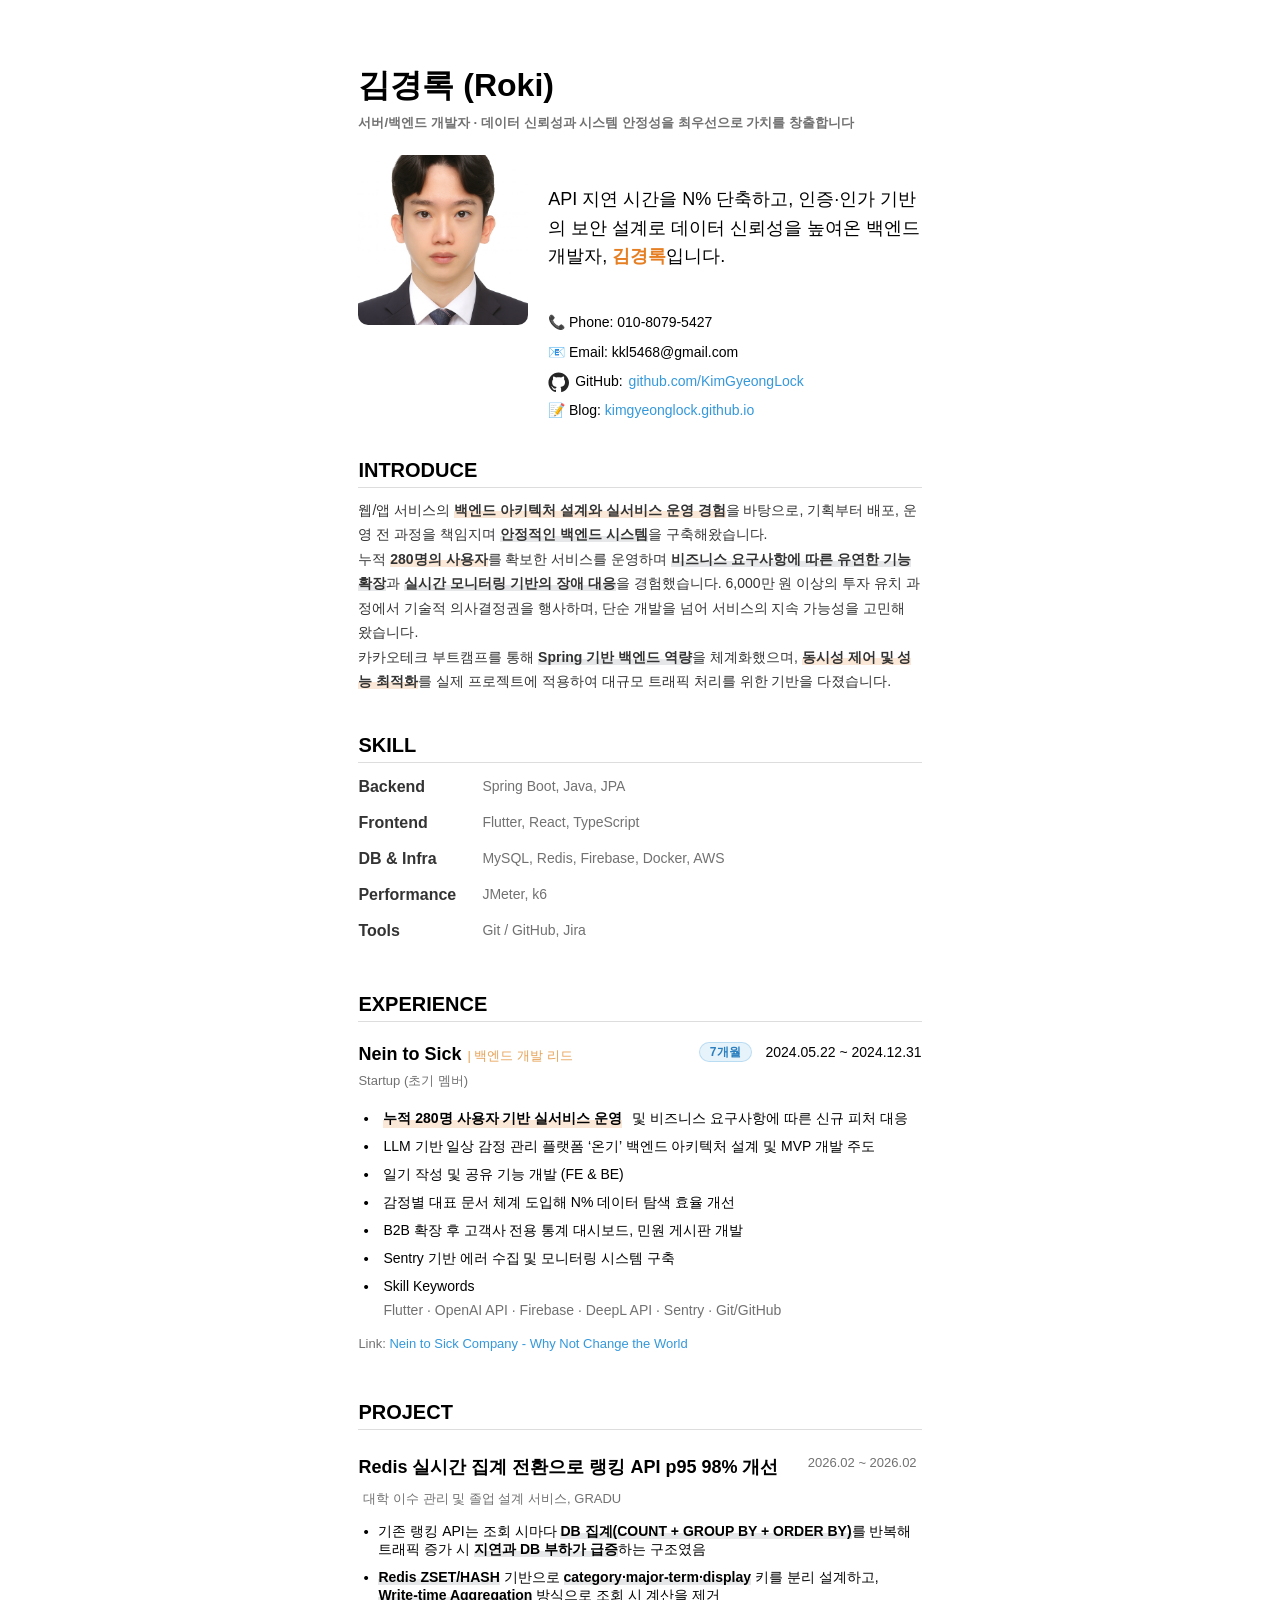
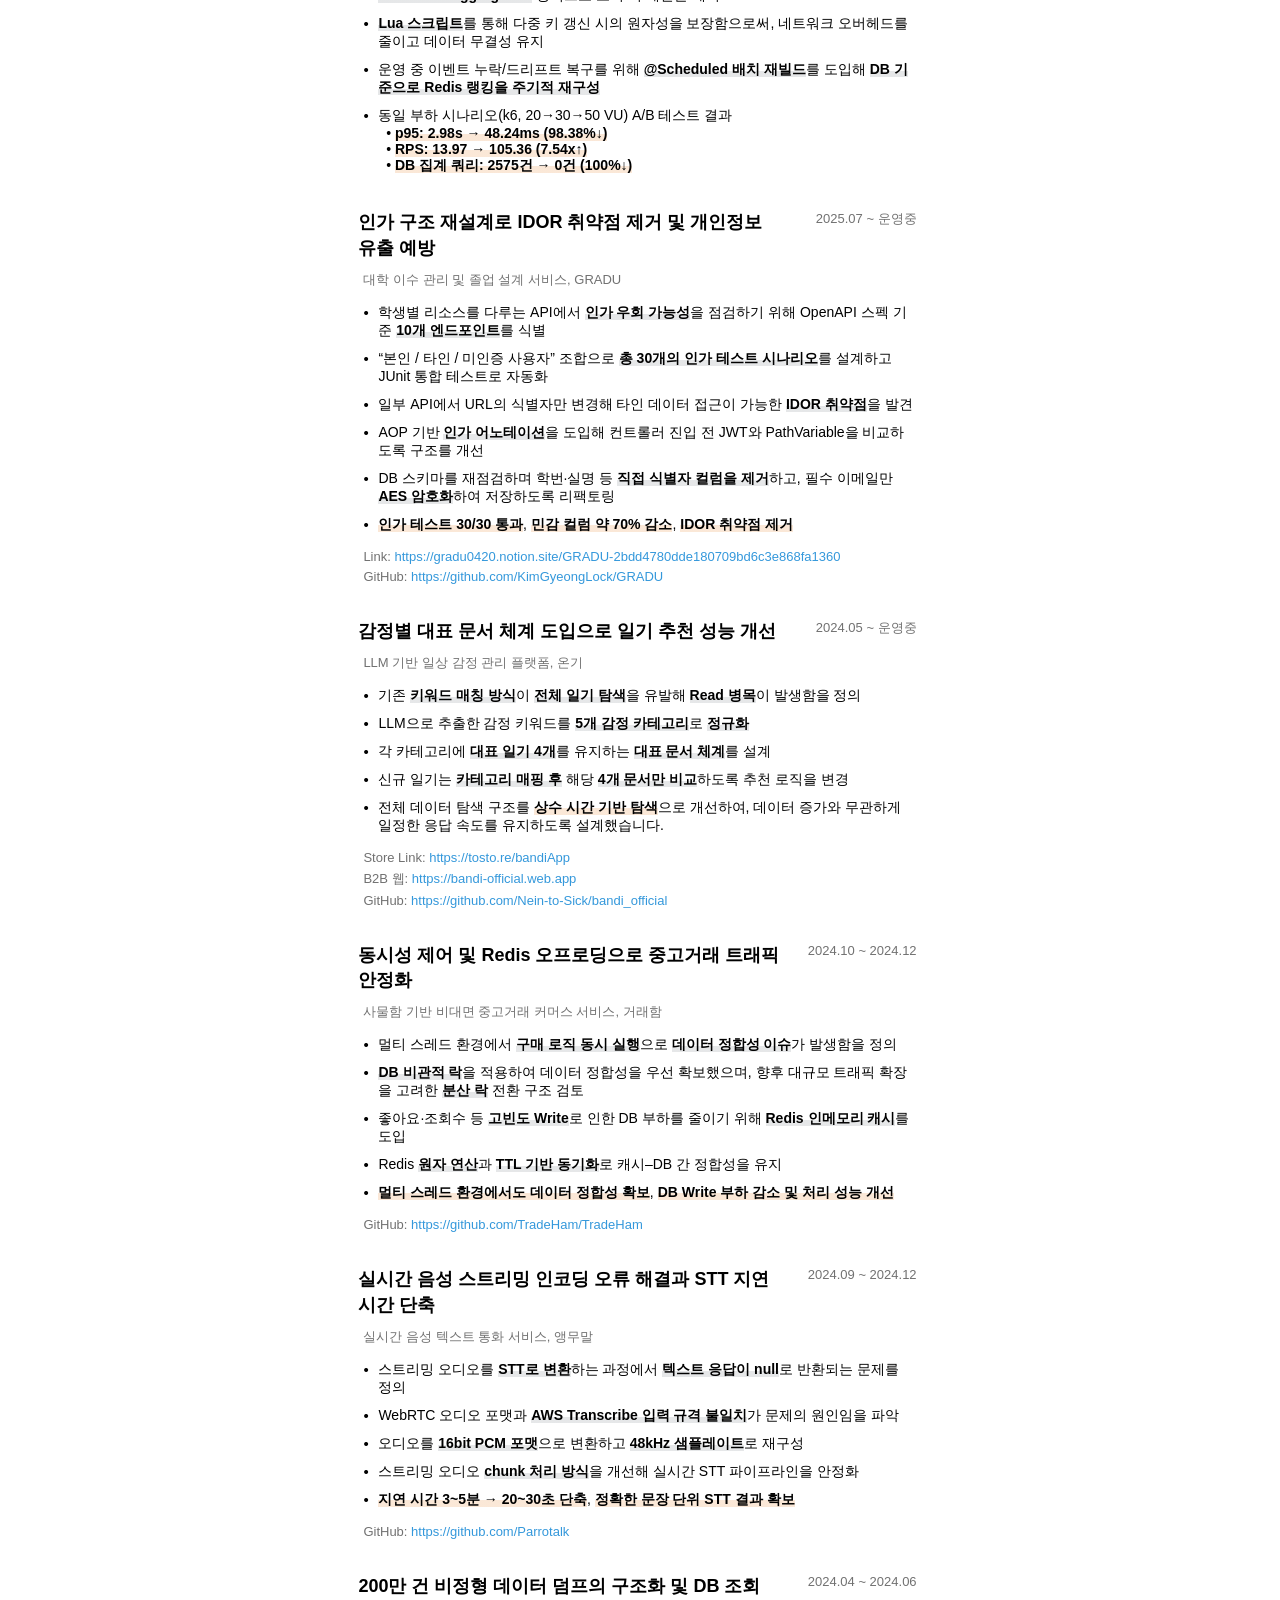
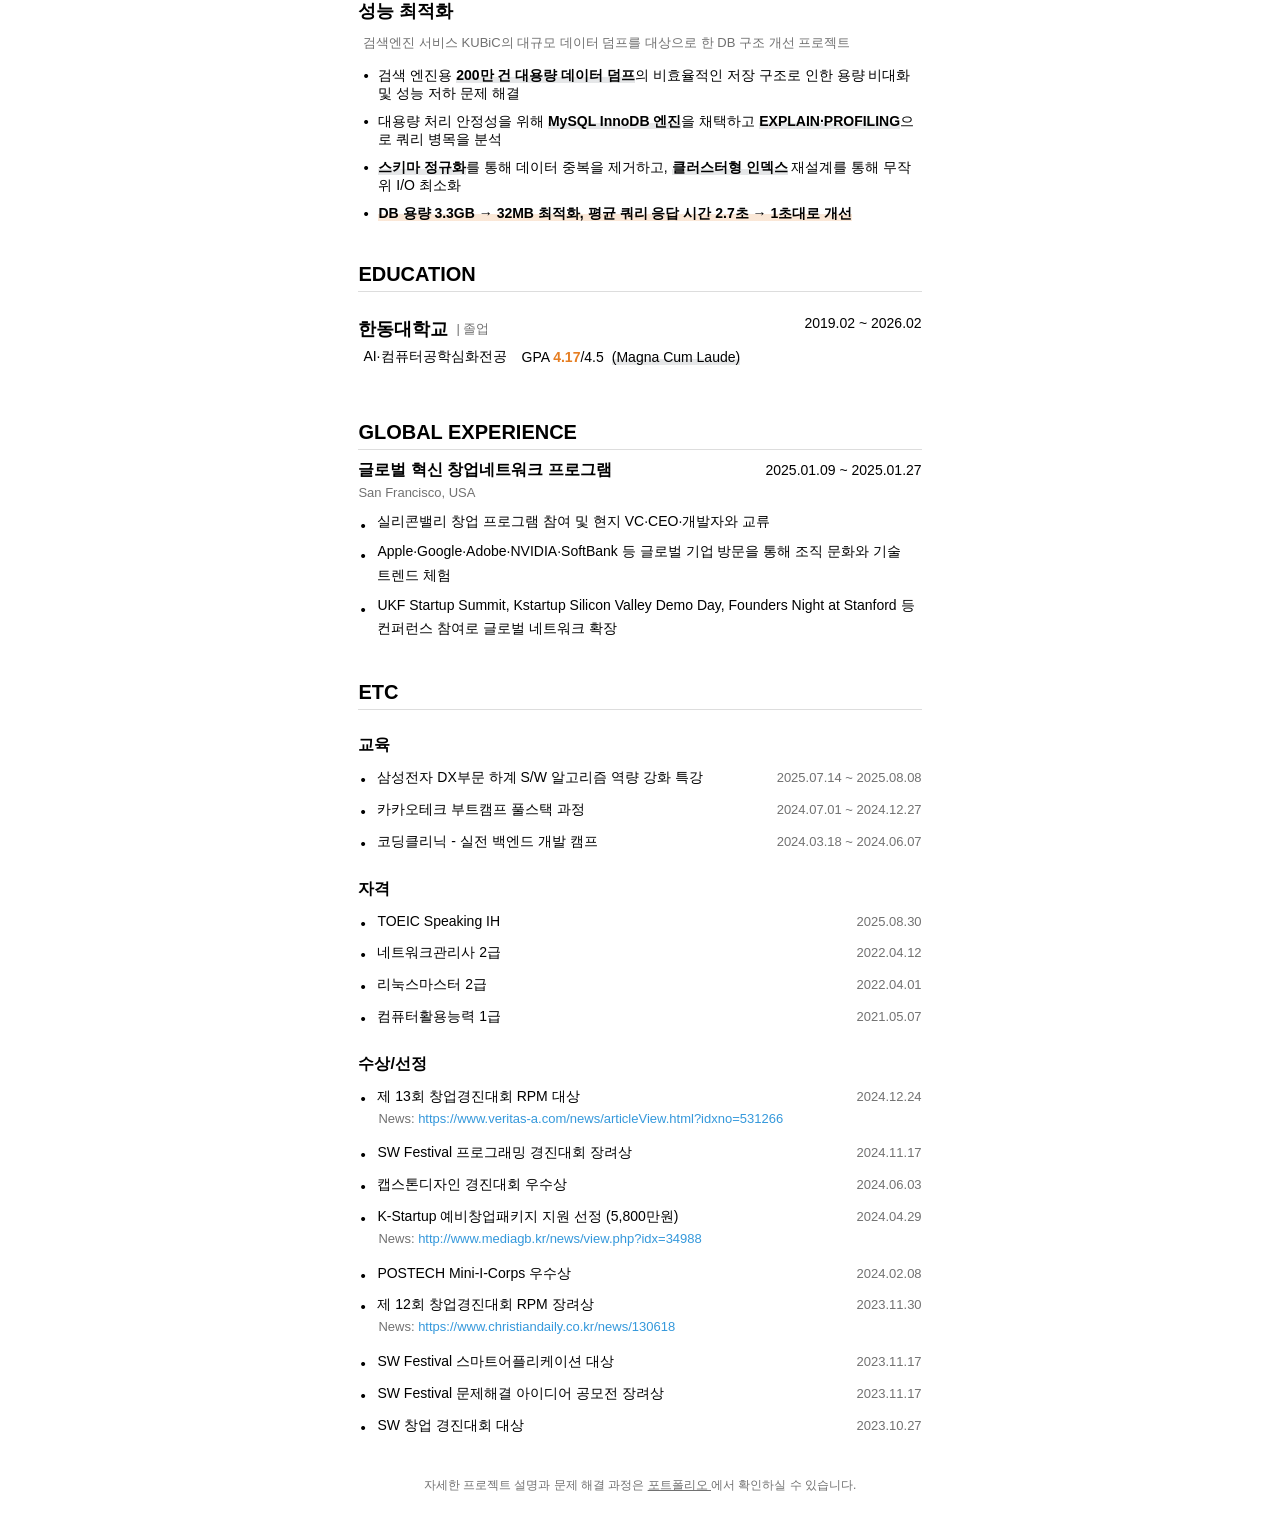
==== commit 1dee8431: "이력서 수정" ====
--- a/index.html
+++ b/index.html
@@ -466,10 +466,7 @@
                         I/O 최소화
                     </li>
                     <li>
-                        <span class="em-metric">DB 용량 3.3GB → 32MB 최적화 (데이터 중복 원천 차단 및 스토리지 효율화)</span>
-                    </li>
-                    <li>
-                        <span class="em-metric">평균 쿼리 응답 시간 2.7초 → 1초대로 개선</span>
+                        <span class="em-metric">DB 용량 3.3GB → 32MB 최적화, 평균 쿼리 응답 시간 2.7초 → 1초대로 개선</span>
                     </li>
                 </ul>
             </article>
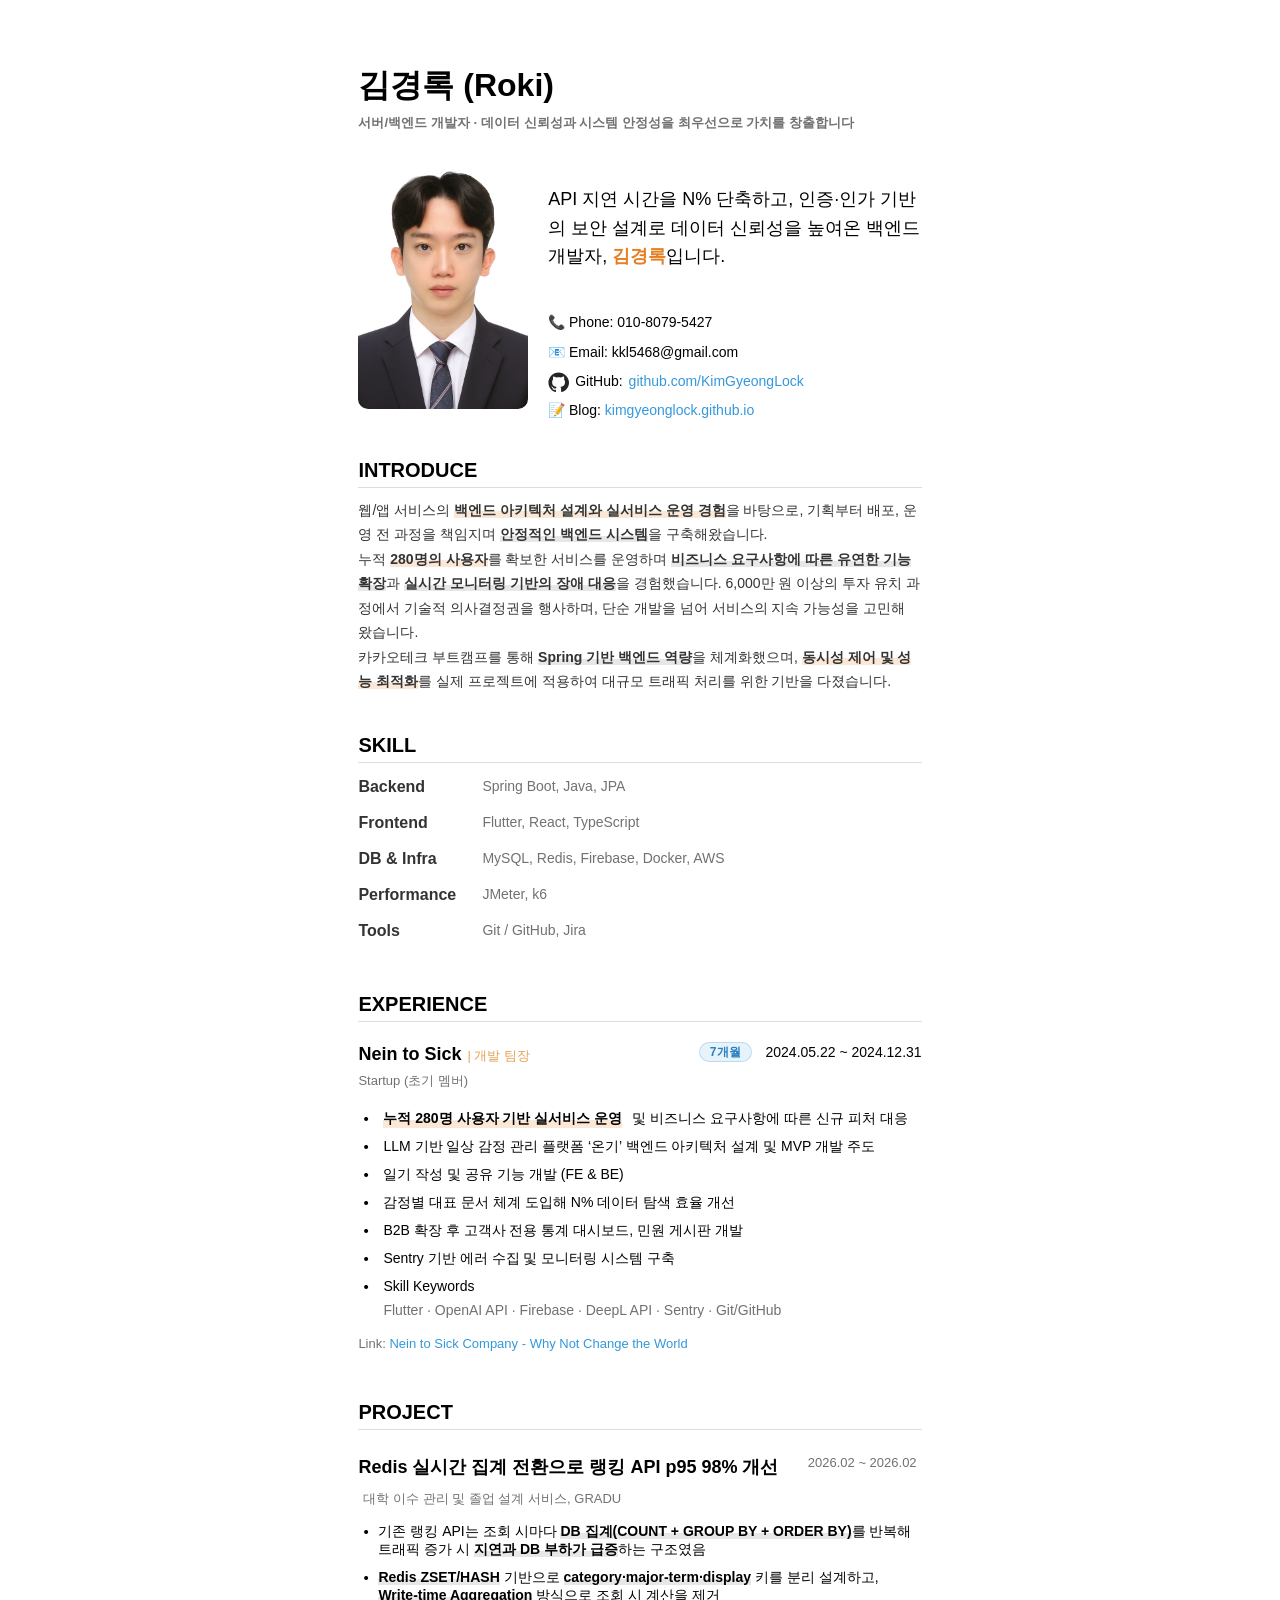
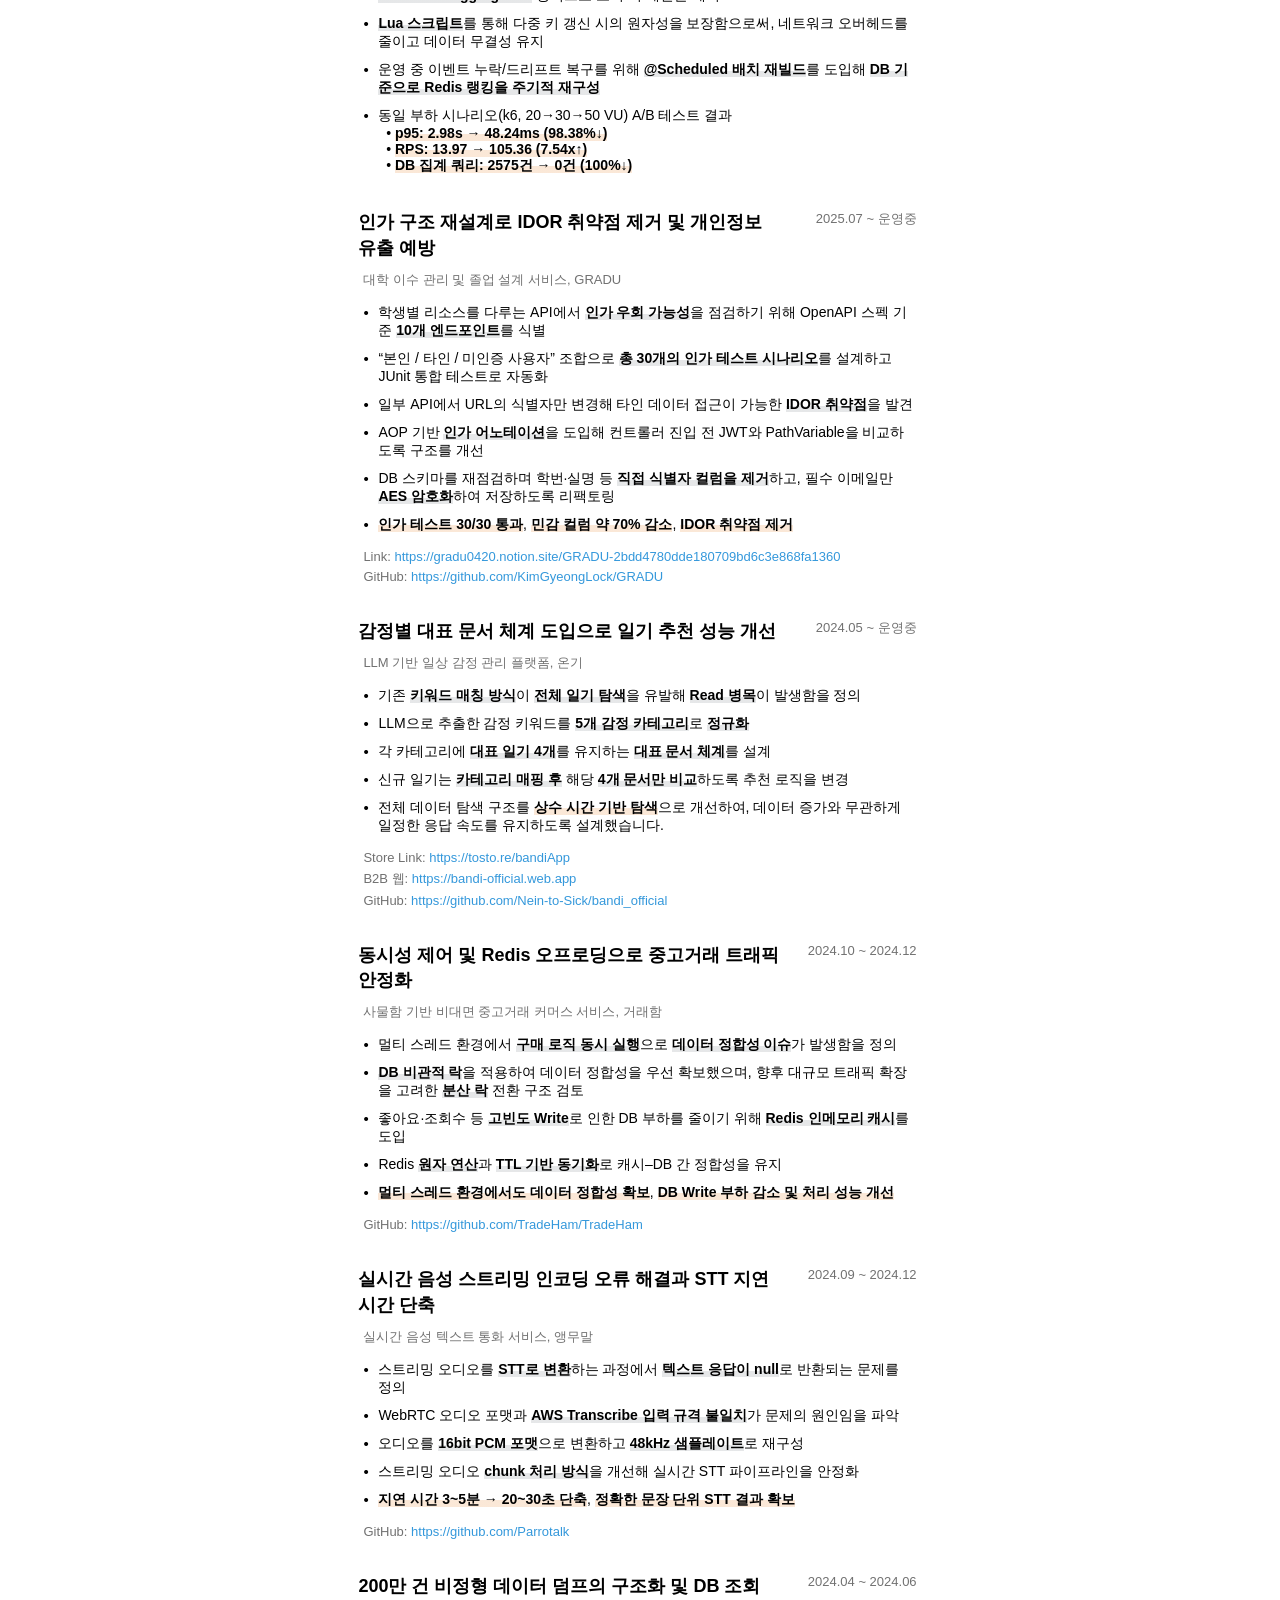
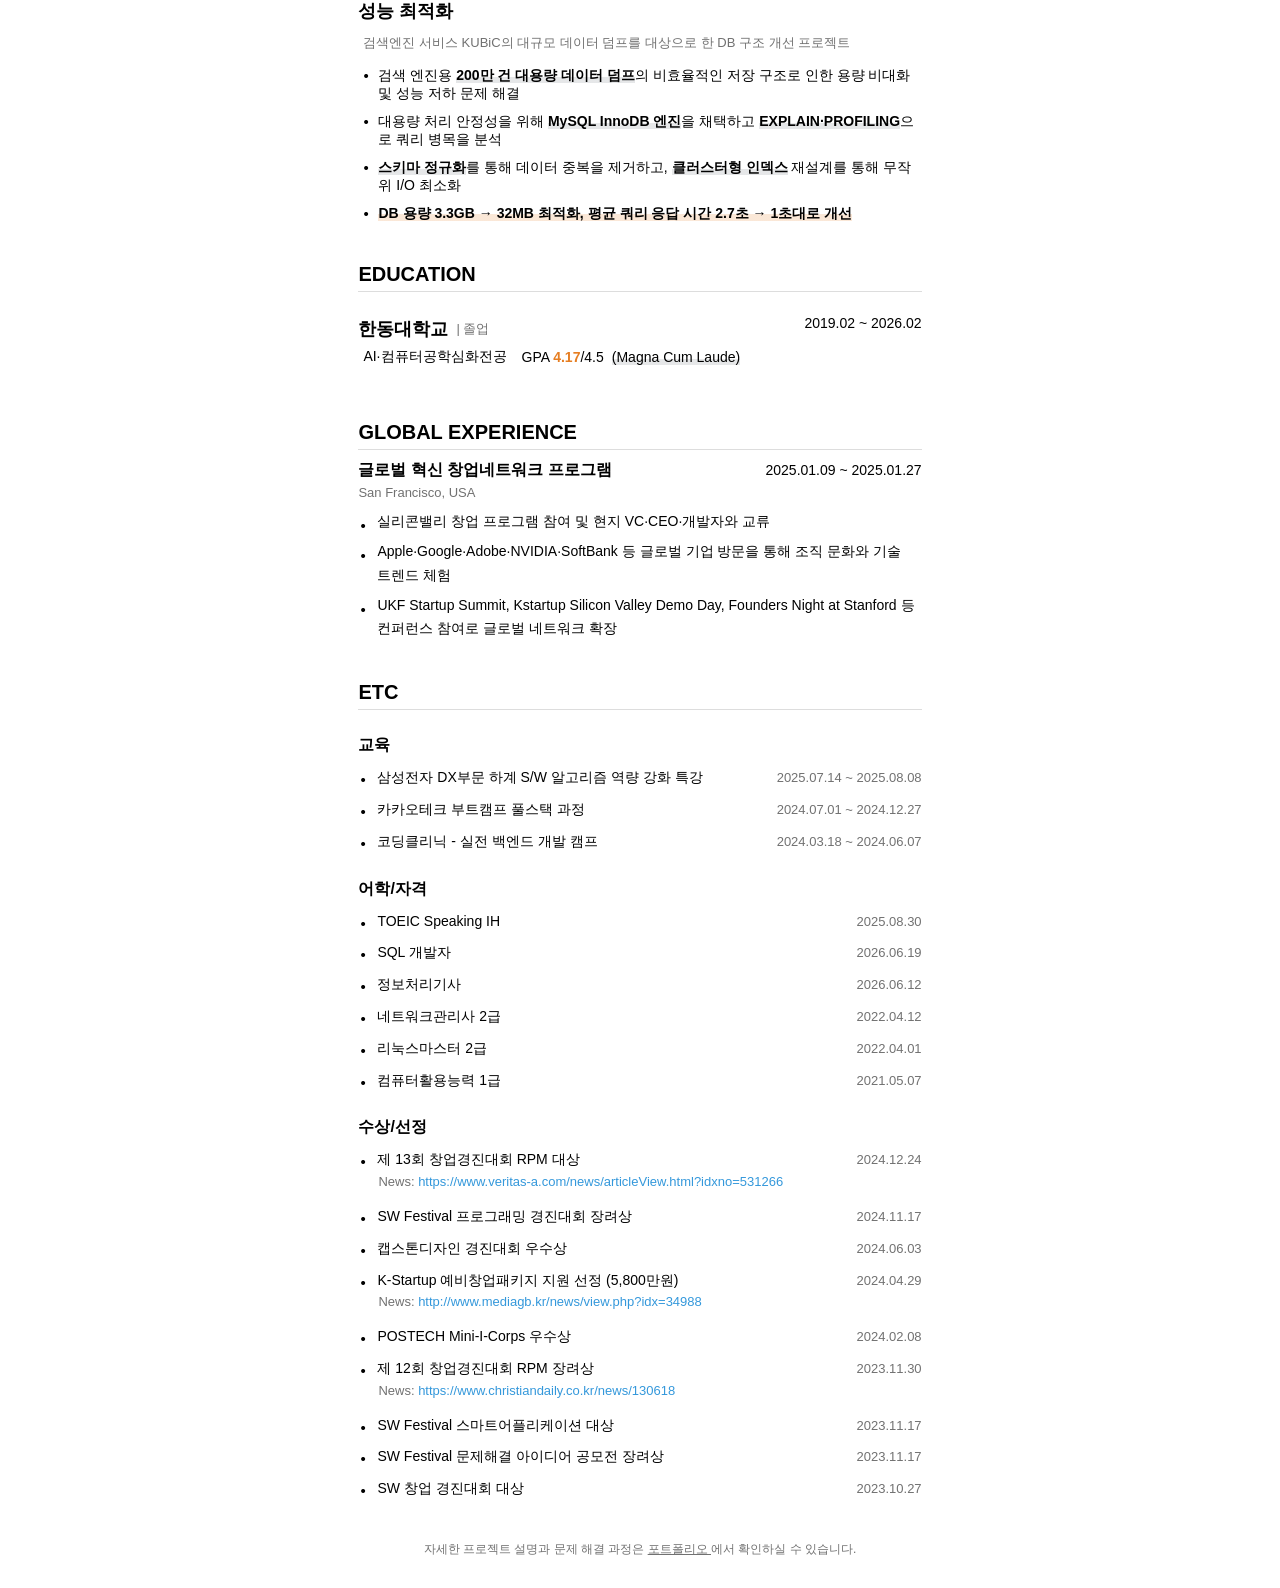
==== commit 18a73933: "Update job title and qualifications in index.html" ====
--- a/index.html
+++ b/index.html
@@ -128,7 +128,7 @@
                 <div>
                     <div class="nts-status">
                         <h3>Nein to Sick</h3>
-                        <p class="status">| 백엔드 개발 리드</p>
+                        <p class="status">| 개발 팀장</p>
                     </div>
                     <p class="desc">Startup (초기 멤버)</p>
                 </div>
@@ -564,11 +564,19 @@
 
             <!-- 자격 -->
             <div class="extra-block">
-                <h3>자격</h3>
+                <h3>어학/자격</h3>
                 <ul class="extra-list">
                     <li>
                         <span class="title">TOEIC Speaking IH</span>
                         <span class="date">2025.08.30</span>
+                    </li>
+                    <li>
+                        <span class="title">SQL 개발자</span>
+                        <span class="date">2026.06.19</span>
+                    </li>
+                    <li>
+                        <span class="title">정보처리기사</span>
+                        <span class="date">2026.06.12</span>
                     </li>
                     <li>
                         <span class="title">네트워크관리사 2급</span>
@@ -670,4 +678,4 @@
     </div>
 </body>
 
-</html>+</html>
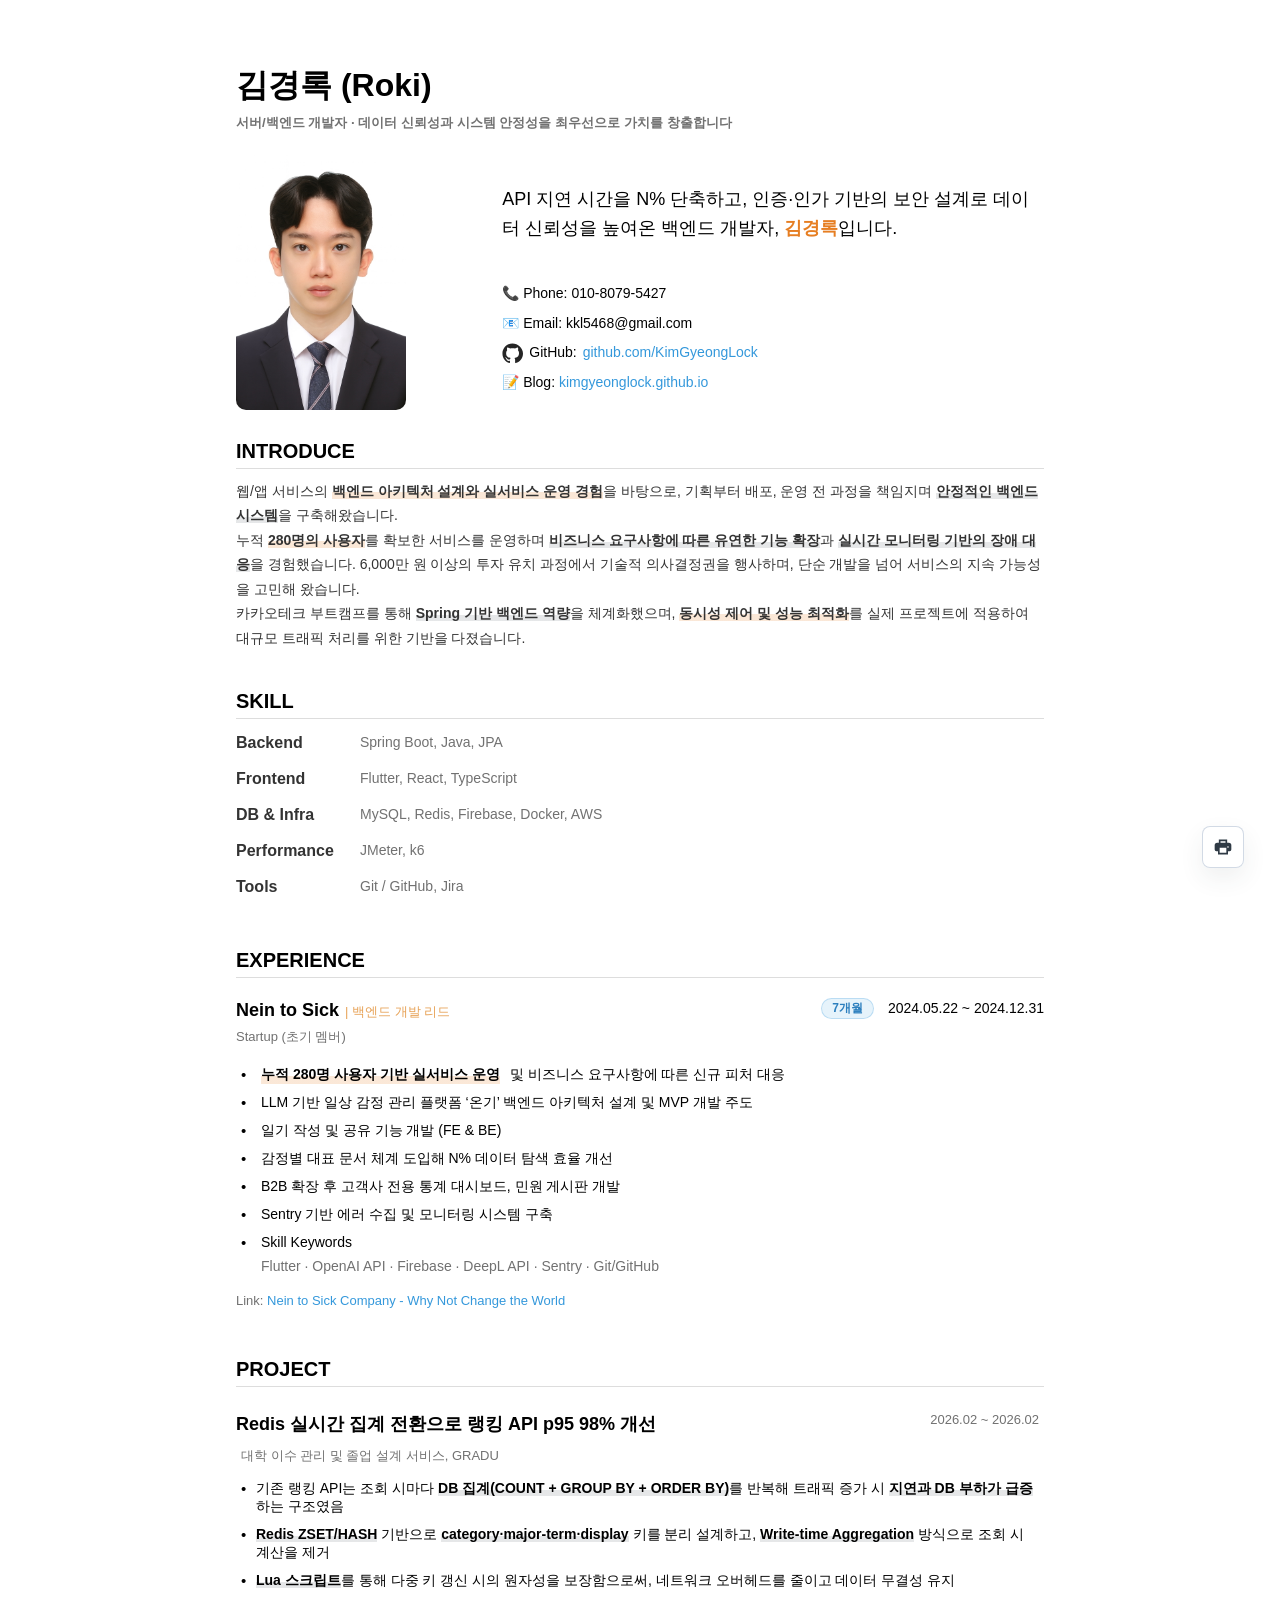
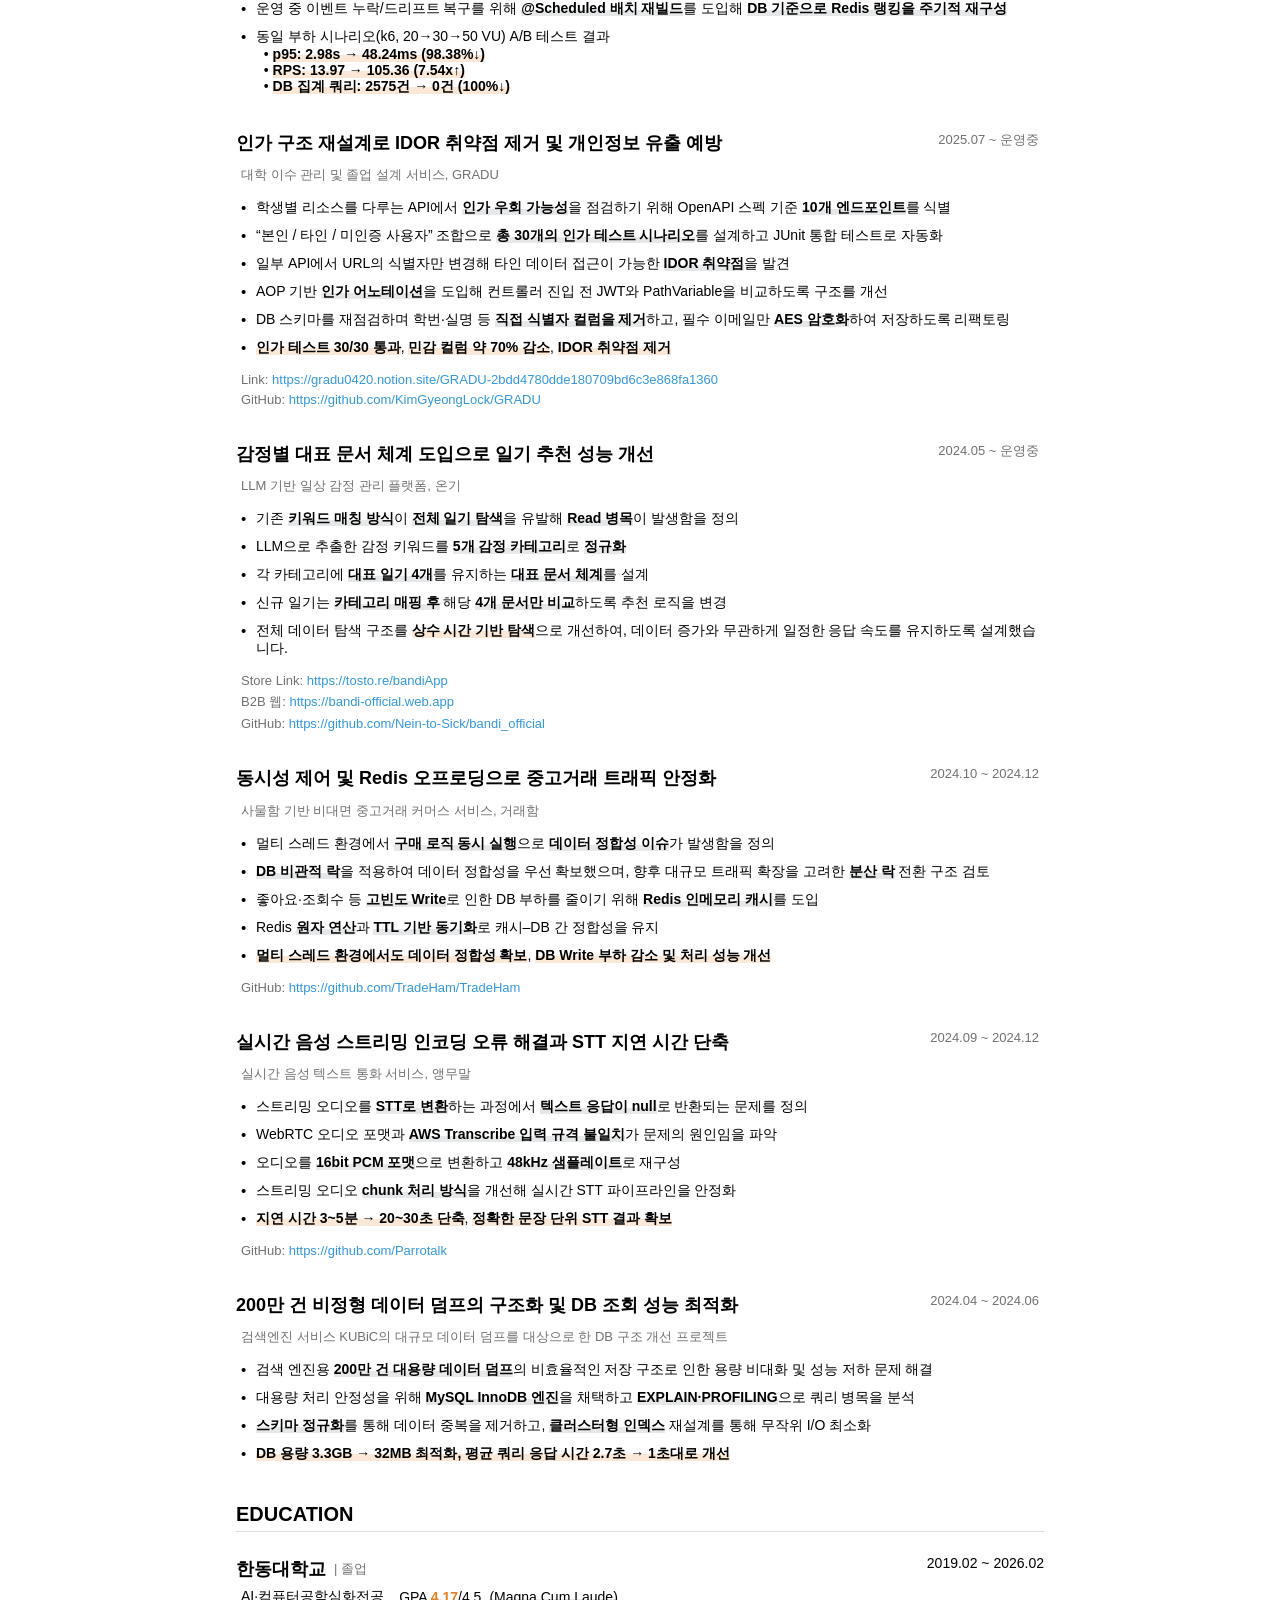
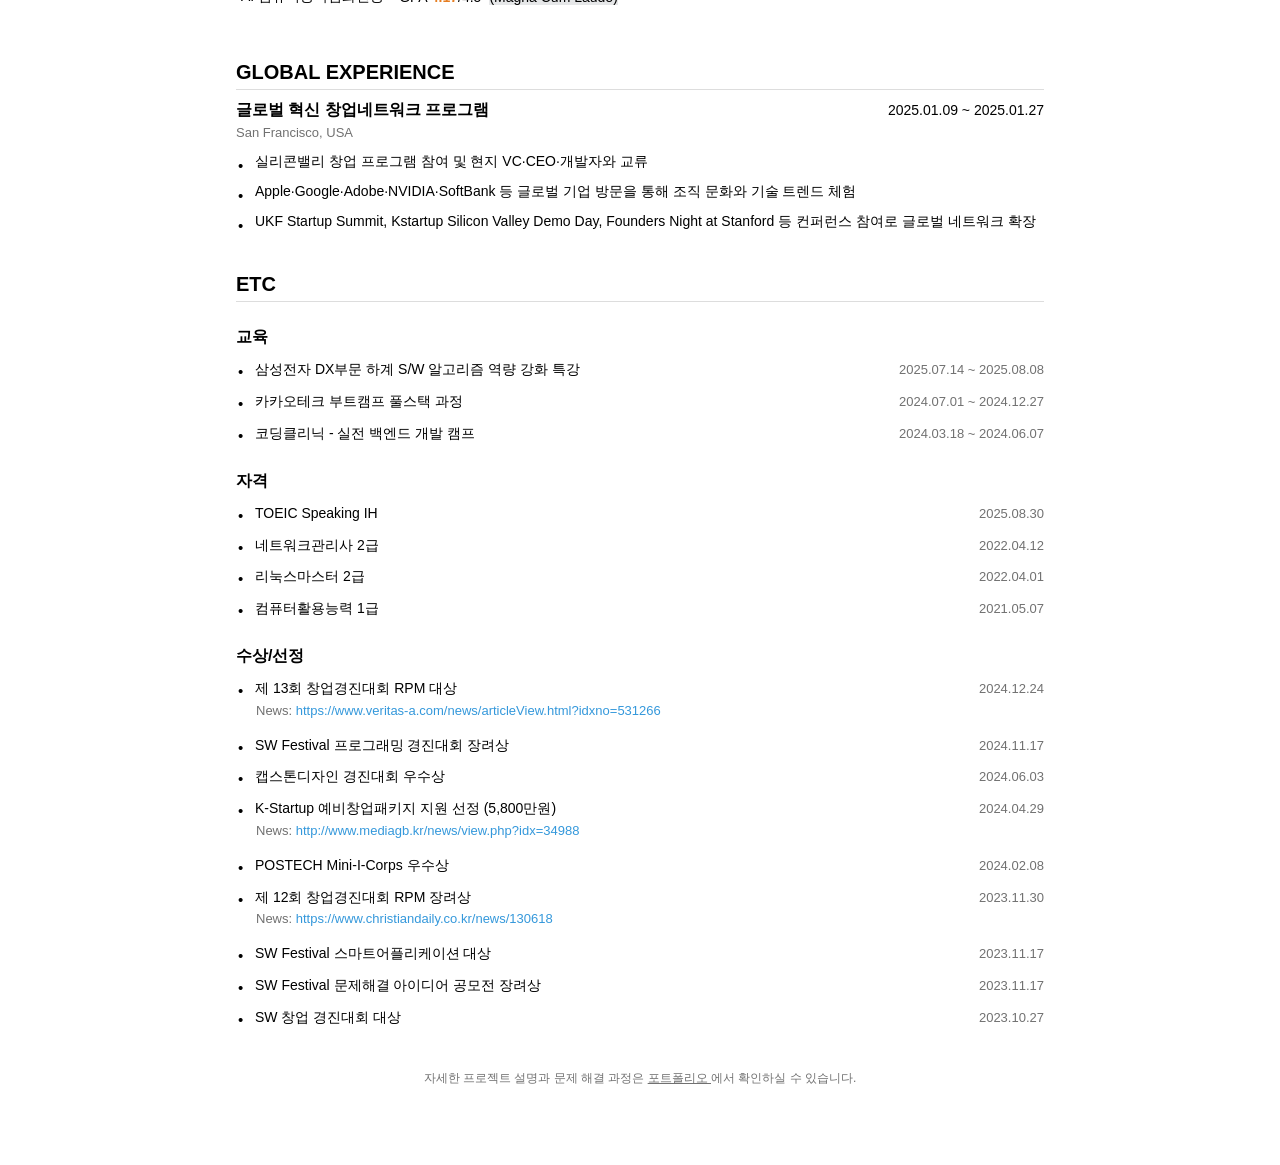
==== commit 03dfca2a: "feat: 이력서 북마크 네비게이션과 인쇄 버튼 추가 및 레이아웃 조정" ====
--- a/index.html
+++ b/index.html
@@ -14,6 +14,23 @@
 </head>
 
 <body class="goorm-sans-font">
+    <aside class="section-bookmarks" aria-label="Section navigation">
+        <a href="#introduce">INTRODUCE</a>
+        <a href="#skill">SKILL</a>
+        <a href="#experience">EXPERIENCE</a>
+        <a href="#project">PROJECT</a>
+        <a href="#education">EDUCATION</a>
+        <a href="#global">GLOBAL</a>
+        <a href="#etc">ETC</a>
+    </aside>
+
+    <button class="print-fab" type="button" aria-label="Print resume">
+        <svg viewBox="0 0 24 24" aria-hidden="true">
+            <path
+                d="M17 7V3H7v4H5a3 3 0 0 0-3 3v5a2 2 0 0 0 2 2h2v4h12v-4h2a2 2 0 0 0 2-2v-5a3 3 0 0 0-3-3h-2zM9 5h6v2H9V5zm7 14H8v-6h8v6zm2-6a1 1 0 1 1 0-2a1 1 0 0 1 0 2z" />
+        </svg>
+    </button>
+
     <div class="print-wrapper">
 
         <!-- ==================================================
@@ -68,7 +85,7 @@
         <!-- ==================================================
          INTRODUCE / SUMMARY
     ================================================== -->
-        <section class="summary">
+        <section class="summary" id="introduce">
             <h2>INTRODUCE</h2>
 
             <p class="summary-text">
@@ -88,7 +105,7 @@
         <!-- ==================================================
          SKILLS
     ================================================== -->
-        <section class="skills">
+        <section class="skills" id="skill">
             <h2>SKILL</h2>
 
             <div class="skill-row">
@@ -120,7 +137,7 @@
         <!-- ==================================================
          EXPERIENCE
     ================================================== -->
-        <section class="experience">
+        <section class="experience" id="experience">
             <h2>EXPERIENCE</h2>
 
             <!-- ✅ project-item / project-date 패턴으로 통일 -->
@@ -128,7 +145,7 @@
                 <div>
                     <div class="nts-status">
                         <h3>Nein to Sick</h3>
-                        <p class="status">| 개발 팀장</p>
+                        <p class="status">| 백엔드 개발 리드</p>
                     </div>
                     <p class="desc">Startup (초기 멤버)</p>
                 </div>
@@ -184,7 +201,7 @@
         <!-- ==================================================
          PROJECTS
     ================================================== -->
-        <section class="projects">
+        <section class="projects" id="project">
             <h2>PROJECT</h2>
 
             <article class="project">
@@ -476,7 +493,7 @@
         <!-- ==================================================
          EDUCATION
     ================================================== -->
-        <section class="education">
+        <section class="education" id="education">
             <h2>EDUCATION</h2>
 
             <div class="edu-item second-item">
@@ -498,7 +515,7 @@
         <!-- ==================================================
   GLOBAL EXPERIENCE
 ================================================== -->
-        <section class="global">
+        <section class="global" id="global">
             <h2>GLOBAL EXPERIENCE</h2>
 
             <div class="global-item">
@@ -538,7 +555,7 @@
         <!-- ==================================================
          EXTRAS
     ================================================== -->
-        <section class="extras">
+        <section class="extras" id="etc">
             <h2>ETC</h2>
 
             <!-- 교육 -->
@@ -564,19 +581,11 @@
 
             <!-- 자격 -->
             <div class="extra-block">
-                <h3>어학/자격</h3>
+                <h3>자격</h3>
                 <ul class="extra-list">
                     <li>
                         <span class="title">TOEIC Speaking IH</span>
                         <span class="date">2025.08.30</span>
-                    </li>
-                    <li>
-                        <span class="title">SQL 개발자</span>
-                        <span class="date">2026.06.19</span>
-                    </li>
-                    <li>
-                        <span class="title">정보처리기사</span>
-                        <span class="date">2026.06.12</span>
                     </li>
                     <li>
                         <span class="title">네트워크관리사 2급</span>
@@ -676,6 +685,68 @@
 
 
     </div>
+
+    <script>
+        const bookmarkNav = document.querySelector(".section-bookmarks");
+        const printButton = document.querySelector(".print-fab");
+        const bookmarkLinks = document.querySelectorAll(".section-bookmarks a");
+        const observedSections = [...bookmarkLinks]
+            .map((link) => document.querySelector(link.getAttribute("href")))
+            .filter(Boolean);
+        const introduceSection = document.querySelector("#introduce");
+
+        const setActiveBookmark = (sectionId) => {
+            bookmarkLinks.forEach((link) => {
+                const isActive = link.getAttribute("href") === `#${sectionId}`;
+                link.classList.toggle("active", isActive);
+                link.setAttribute("aria-current", isActive ? "true" : "false");
+            });
+        };
+
+        const updateActiveBookmark = () => {
+            if (!bookmarkNav || !introduceSection || observedSections.length === 0) {
+                return;
+            }
+
+            const introduceTop = introduceSection.getBoundingClientRect().top;
+            const shouldHideBookmarks = introduceTop > window.innerHeight * 0.2;
+            bookmarkNav.classList.toggle("is-hidden", shouldHideBookmarks);
+
+            if (shouldHideBookmarks) {
+                bookmarkLinks.forEach((link) => {
+                    link.classList.remove("active");
+                    link.setAttribute("aria-current", "false");
+                });
+                return;
+            }
+
+            const activationLine = window.innerHeight * 0.28;
+            let currentSection = observedSections[0];
+
+            observedSections.forEach((section) => {
+                const { top } = section.getBoundingClientRect();
+
+                if (top <= activationLine) {
+                    currentSection = section;
+                }
+            });
+
+            if (currentSection) {
+                setActiveBookmark(currentSection.id);
+            }
+        };
+
+        window.addEventListener("scroll", updateActiveBookmark, { passive: true });
+        window.addEventListener("resize", updateActiveBookmark);
+
+        if (printButton) {
+            printButton.addEventListener("click", () => window.print());
+        }
+
+        if (observedSections.length > 0) {
+            updateActiveBookmark();
+        }
+    </script>
 </body>
 
 </html>
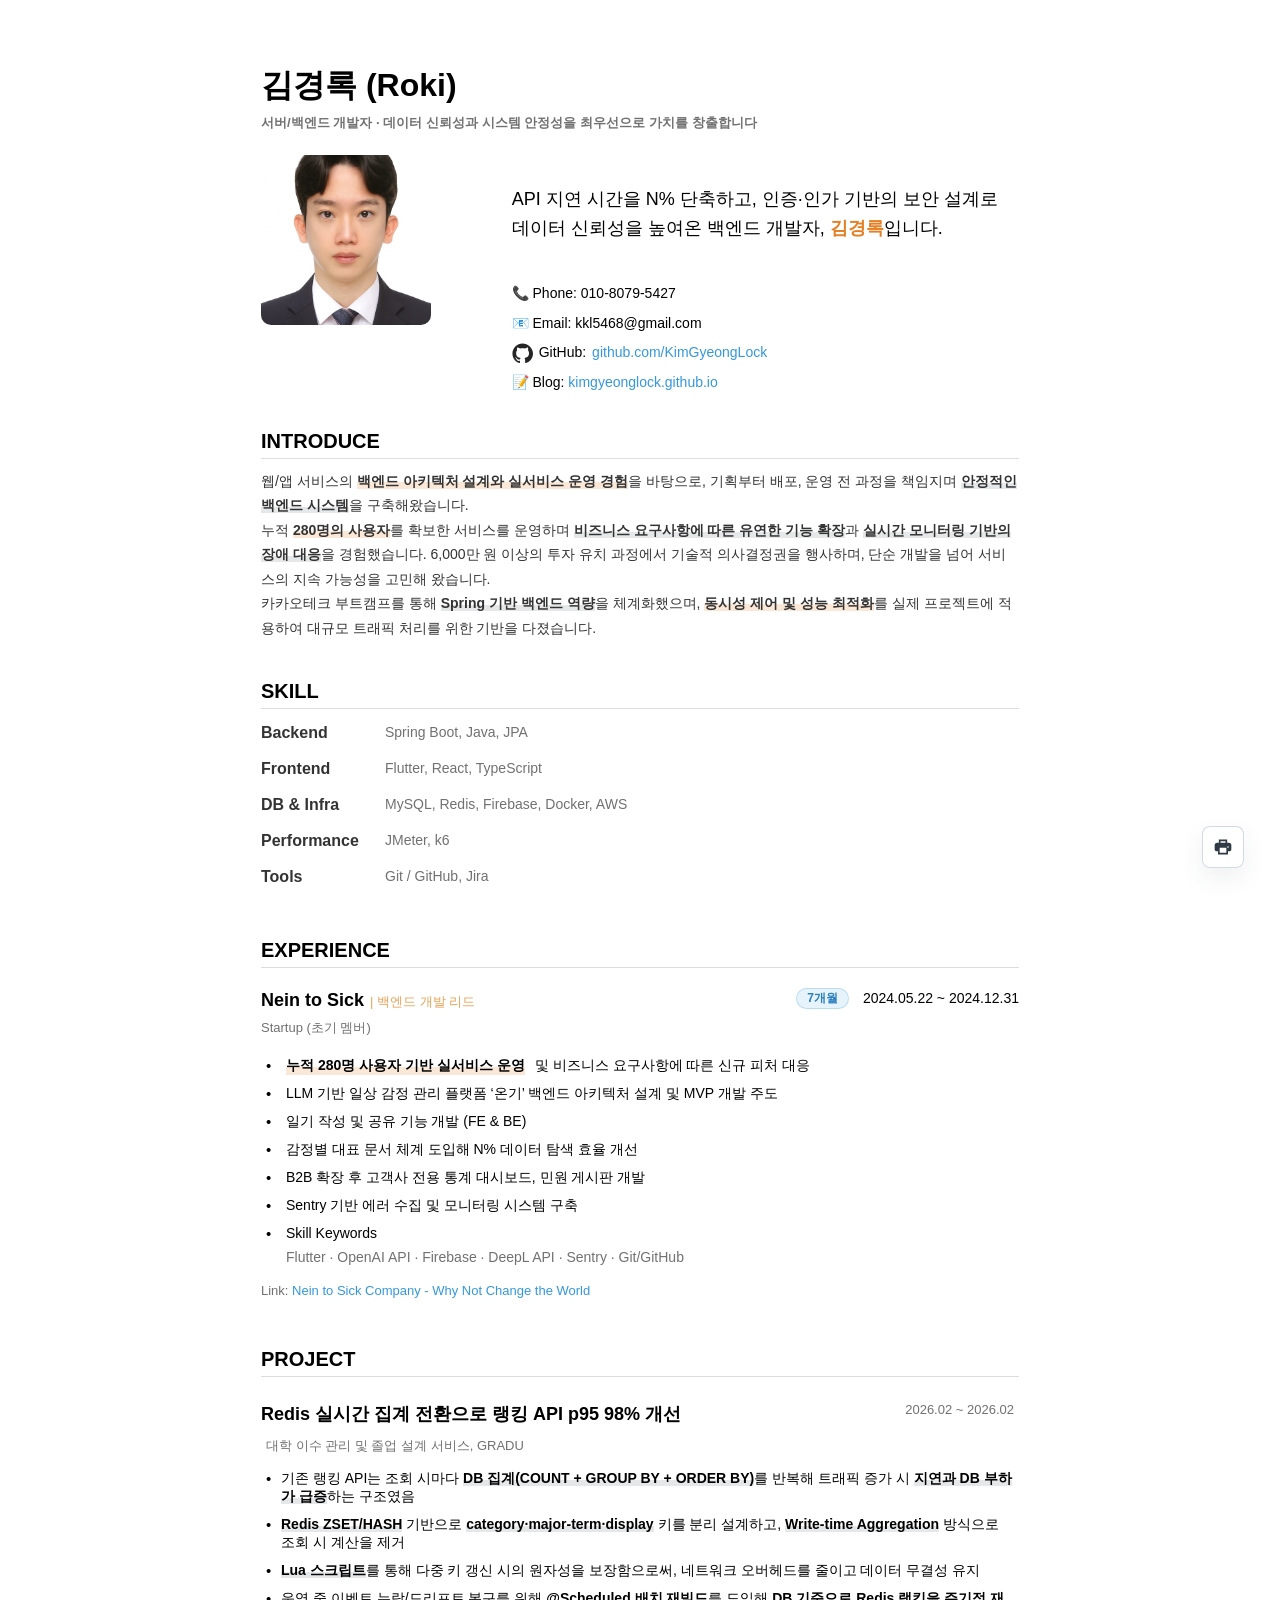
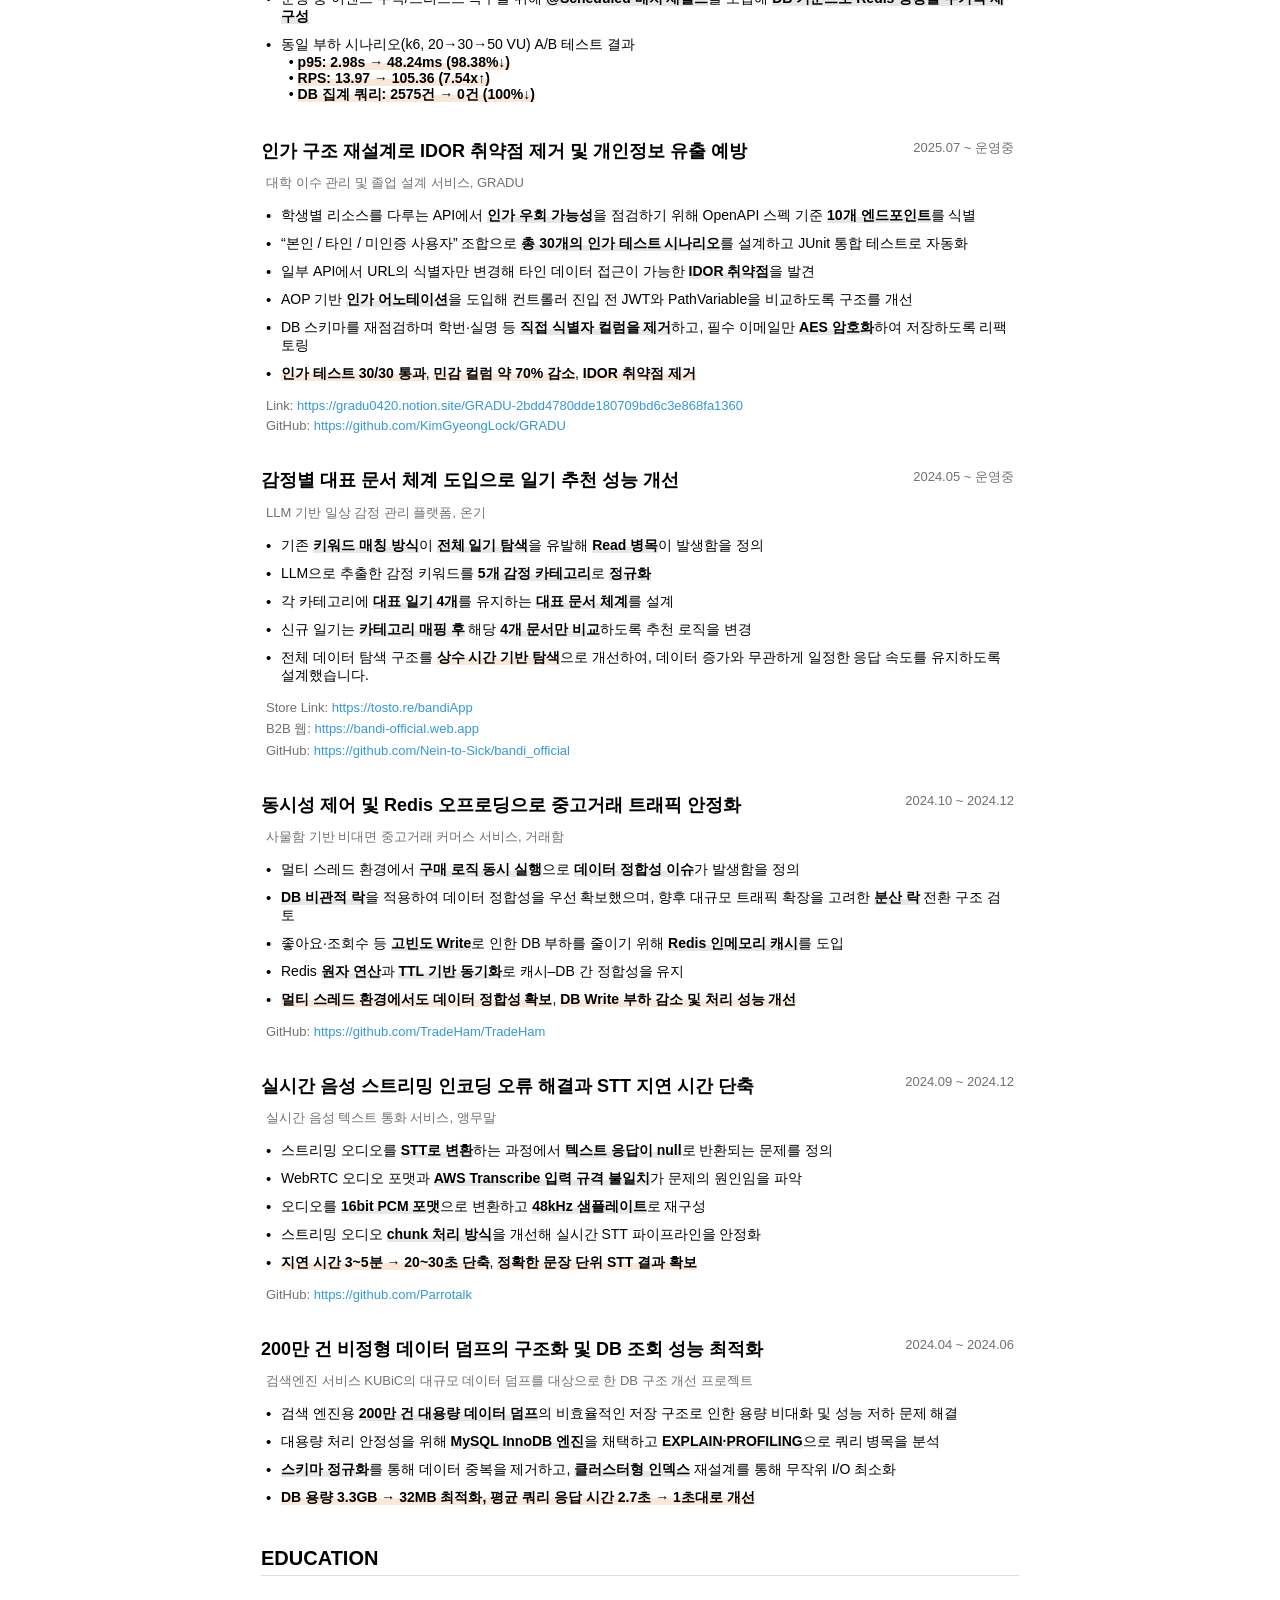
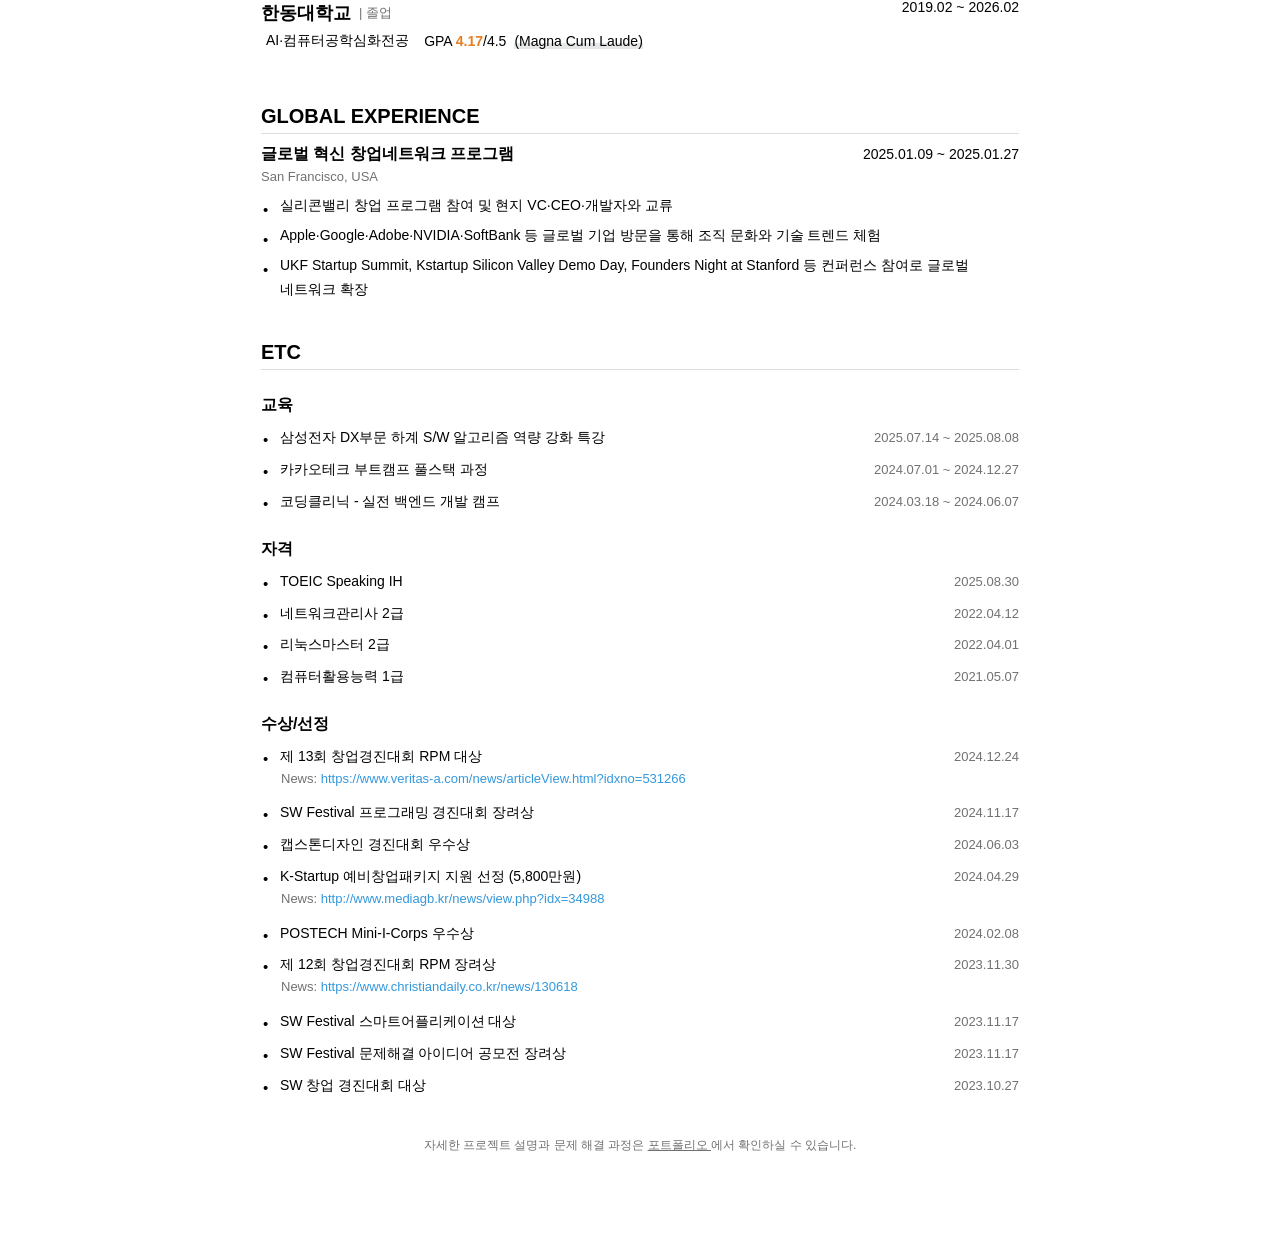
==== commit 767a14a1: "fix: 새로고침 시 북마크 깜빡임 제거" ====
--- a/index.html
+++ b/index.html
@@ -14,7 +14,7 @@
 </head>
 
 <body class="goorm-sans-font">
-    <aside class="section-bookmarks" aria-label="Section navigation">
+    <aside class="section-bookmarks is-hidden" aria-label="Section navigation">
         <a href="#introduce">INTRODUCE</a>
         <a href="#skill">SKILL</a>
         <a href="#experience">EXPERIENCE</a>
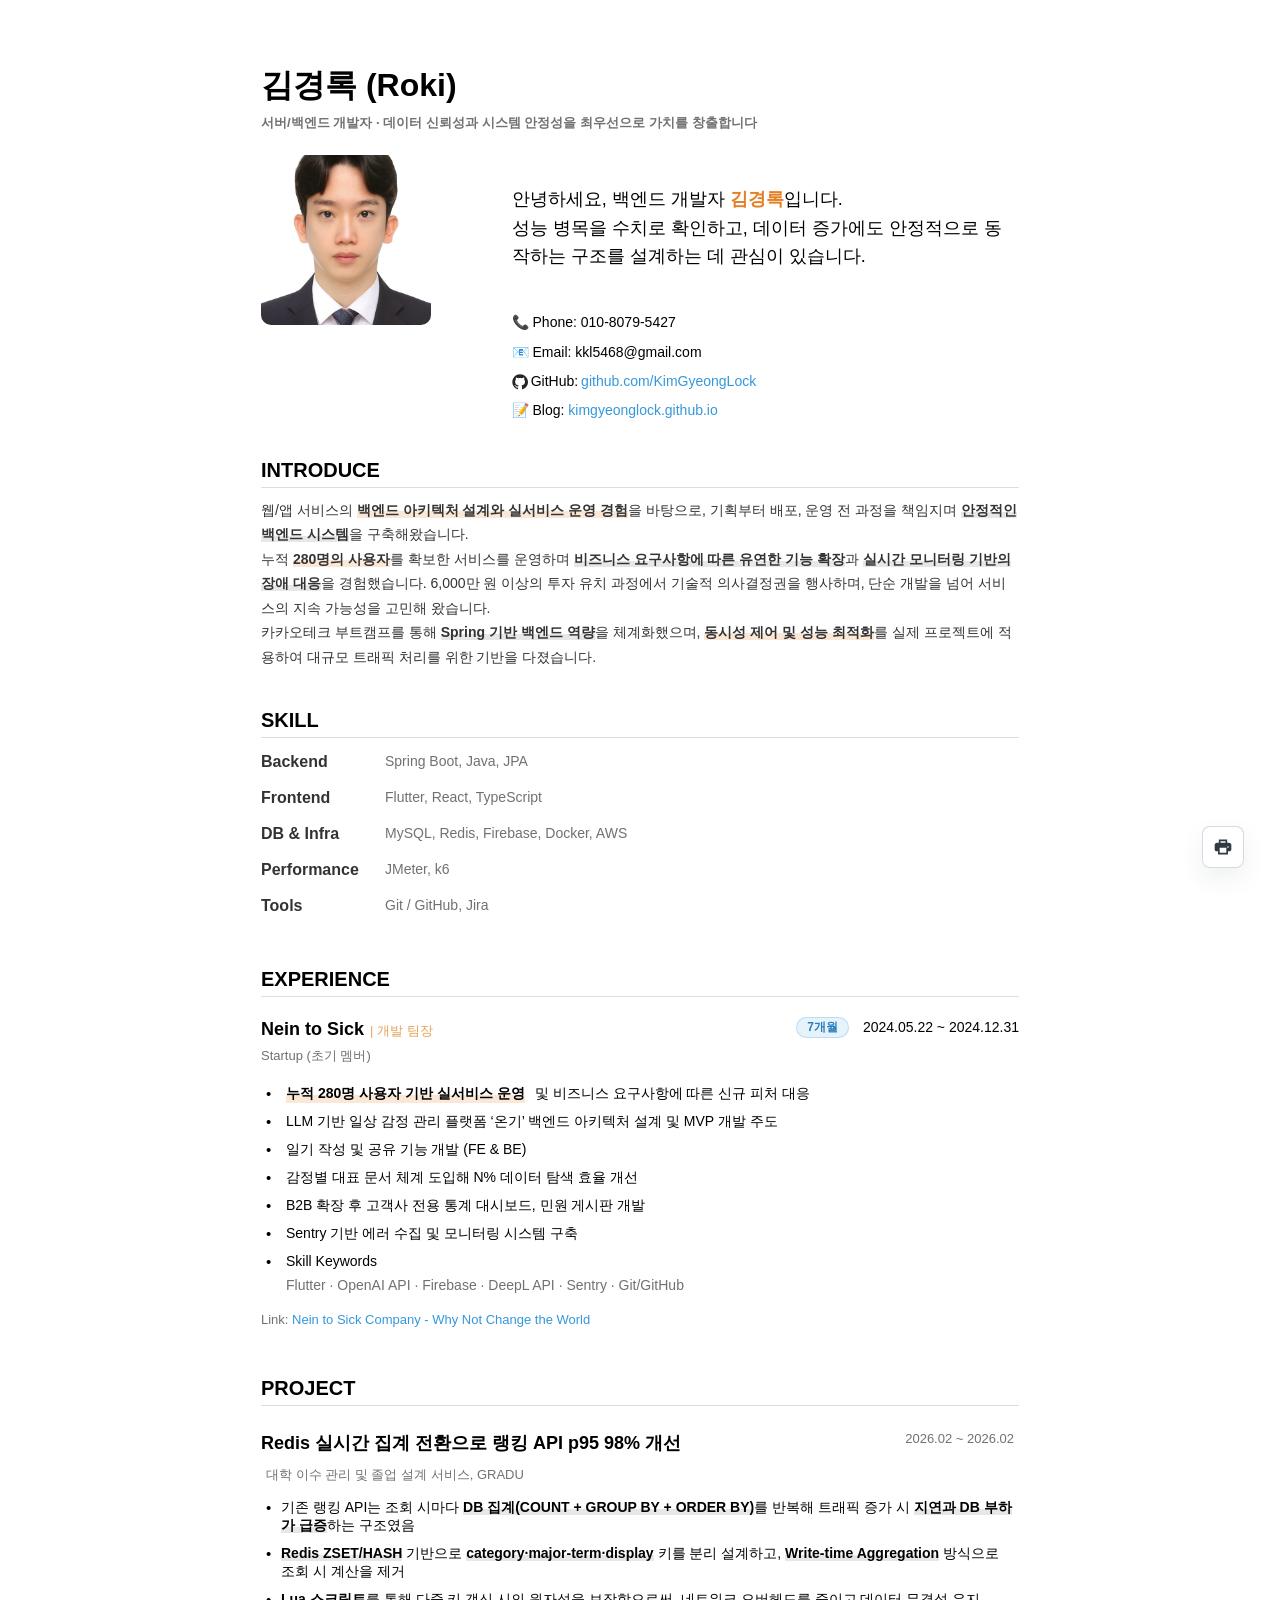
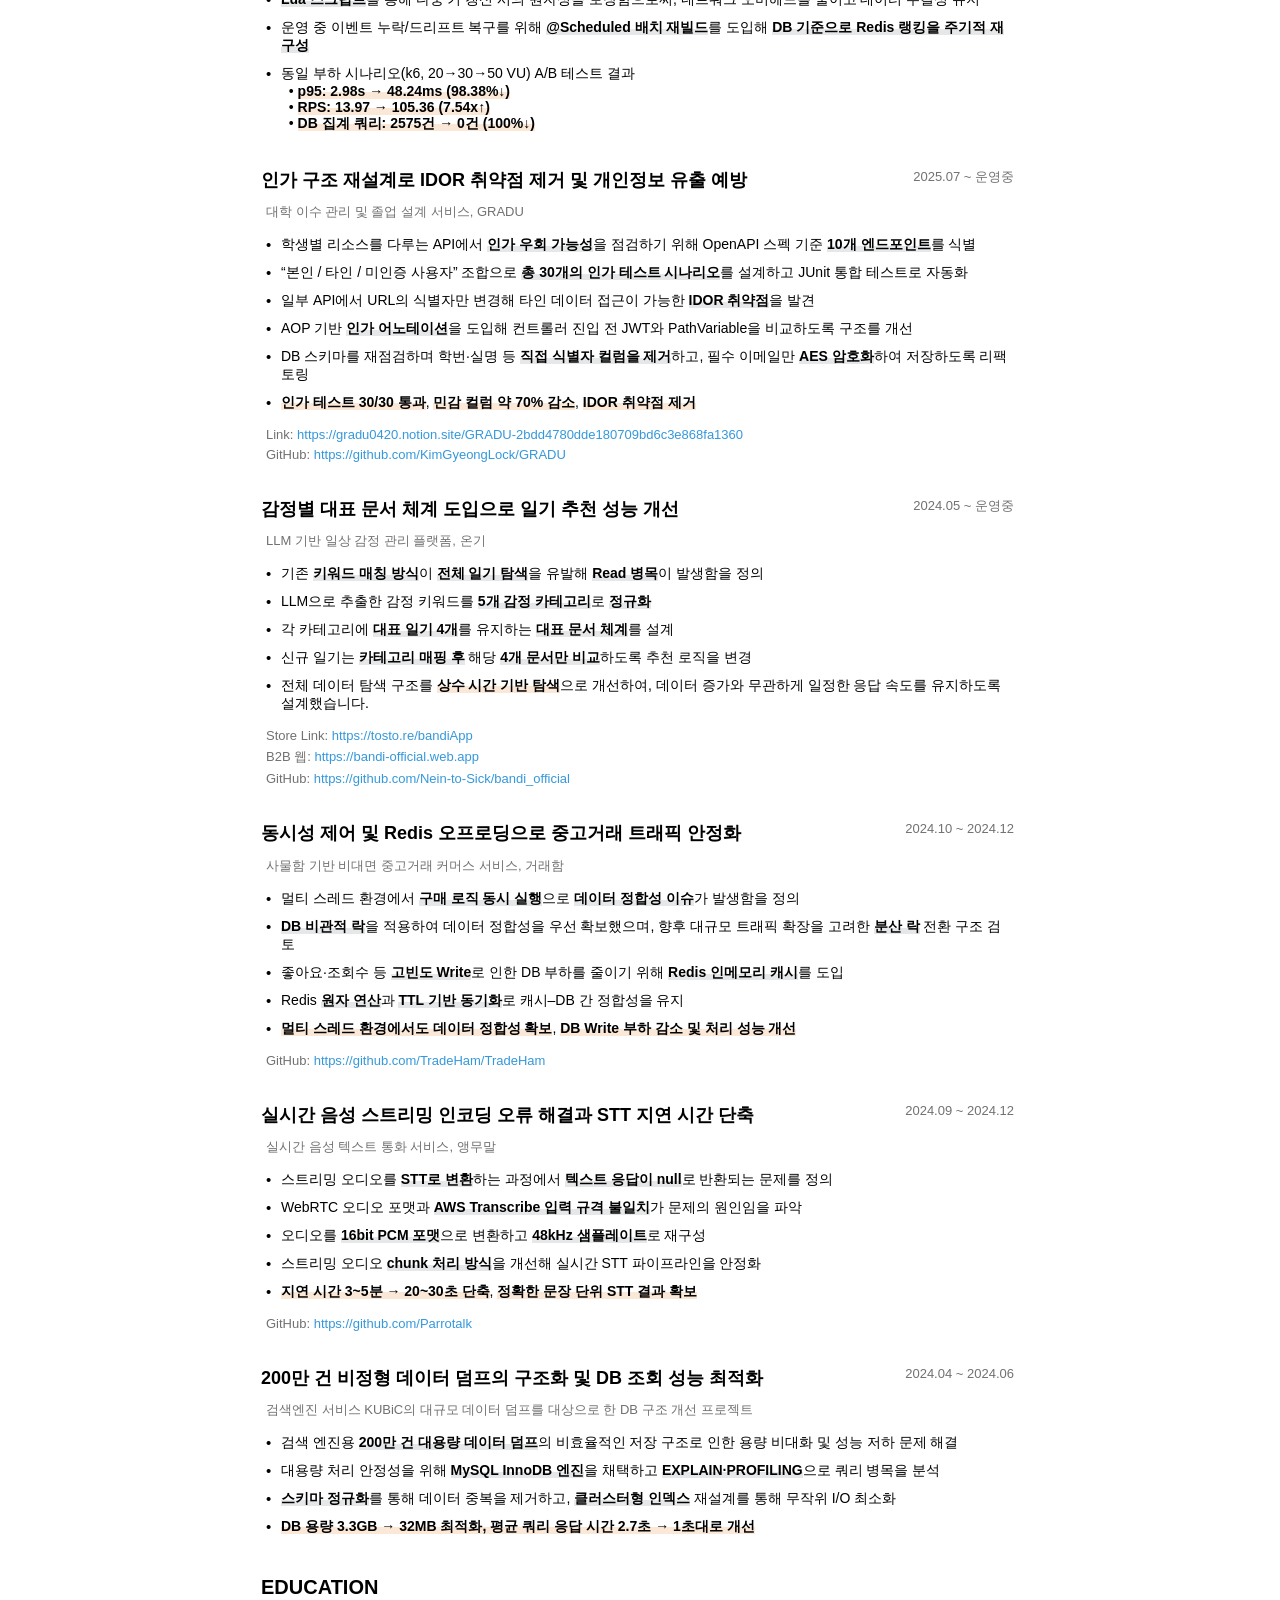
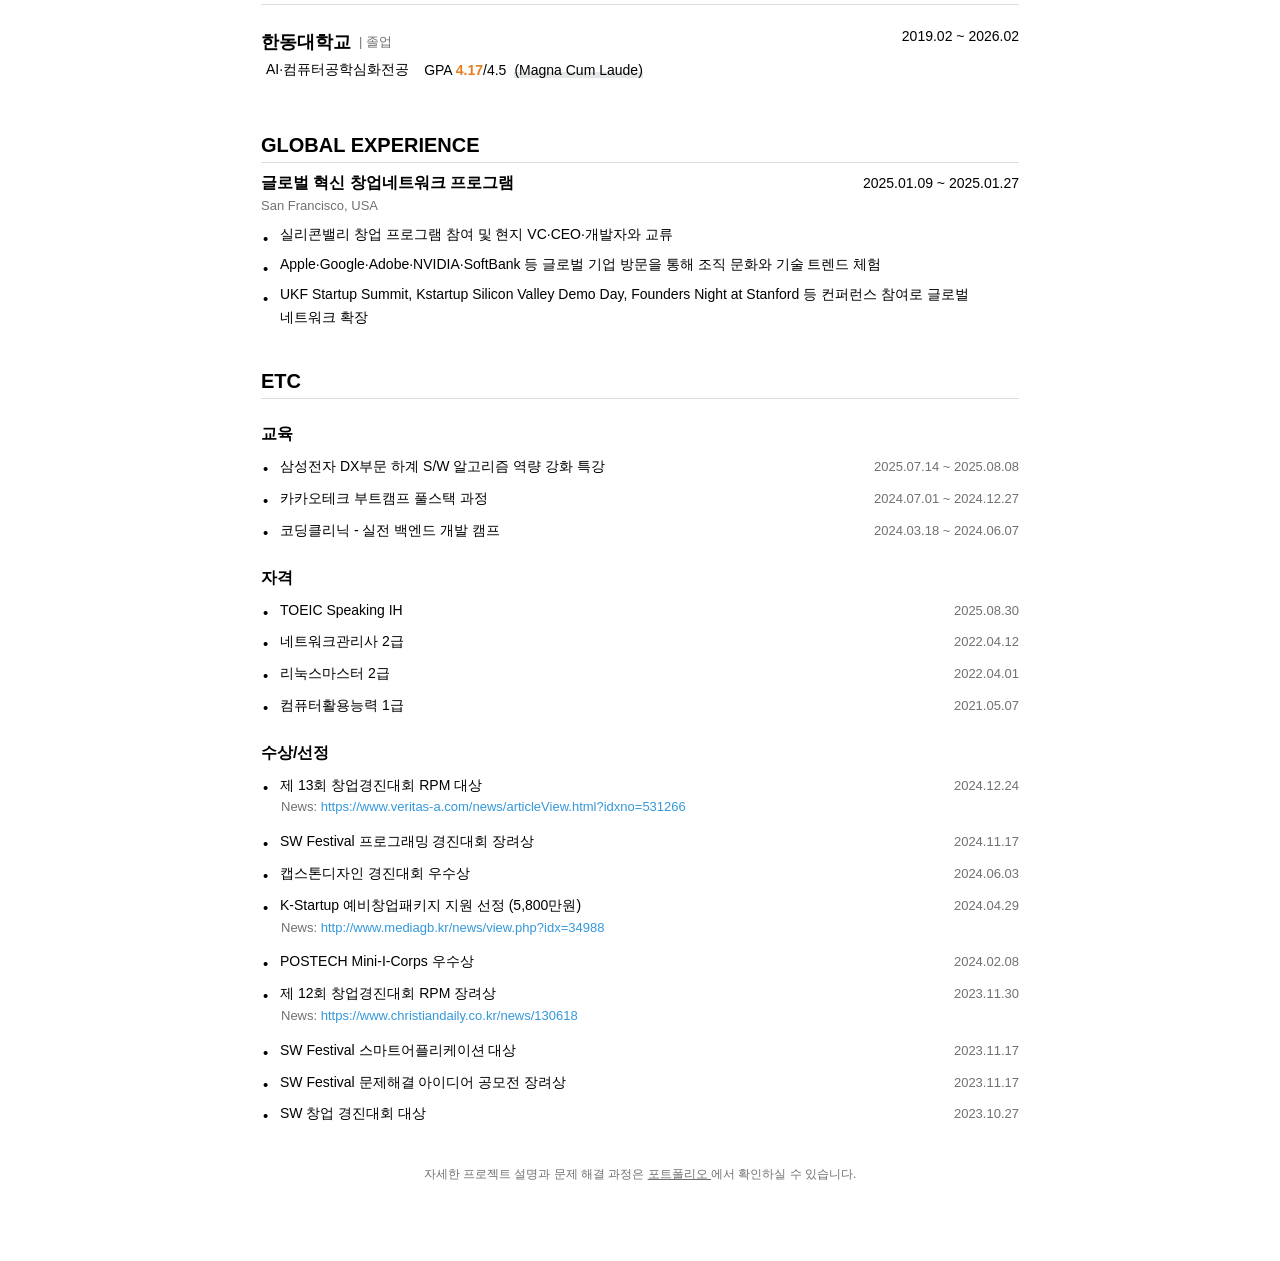
==== commit f44d4631: "feat: 이력서 소개·경험·프로젝트 축약 및 pdf 출력 페이지 개선" ====
--- a/index.html
+++ b/index.html
@@ -59,7 +59,8 @@
 
             <div class="info">
                 <p class="intro">
-                    API 지연 시간을 N% 단축하고, 인증·인가 기반의 보안 설계로 데이터 신뢰성을 높여온 백엔드 개발자, <span>김경록</span>입니다.
+                    안녕하세요, 백엔드 개발자 <span>김경록</span>입니다.<br />
+                    성능 병목을 수치로 확인하고, 데이터 증가에도 안정적으로 동작하는 구조를 설계하는 데 관심이 있습니다.
                 </p>
 
                 <p>📞 Phone: 010-8079-5427</p>
@@ -145,7 +146,7 @@
                 <div>
                     <div class="nts-status">
                         <h3>Nein to Sick</h3>
-                        <p class="status">| 백엔드 개발 리드</p>
+                        <p class="status">| 개발 팀장</p>
                     </div>
                     <p class="desc">Startup (초기 멤버)</p>
                 </div>
